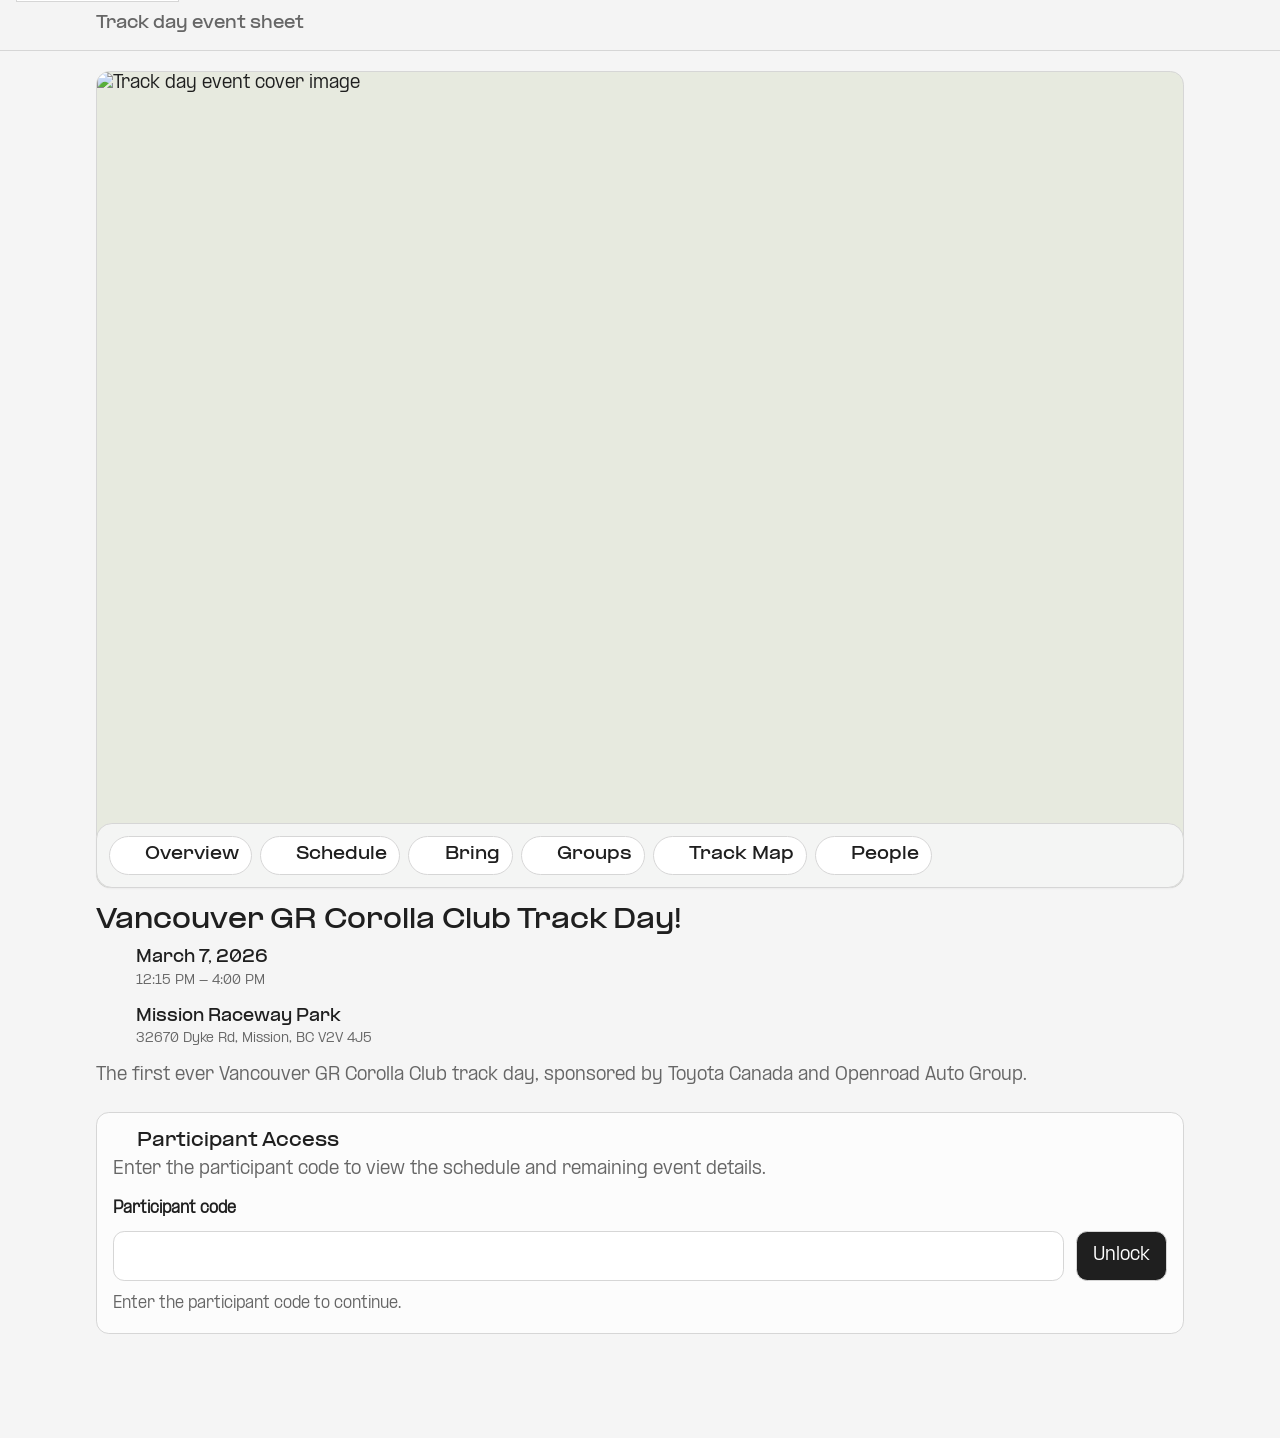
==== index.html @ b3ccba1a "password access" ====
<!DOCTYPE html>
<html lang="en">
<head>
  <meta charset="UTF-8">
  <meta name="viewport" content="width=device-width, initial-scale=1.0">
  <title>Track Day Event Info Draft</title>
  <link rel="stylesheet" href="styles.css">
</head>
<body>
  <a class="skip-link" href="#main-content">Skip to content</a>

  <header class="site-header">
    <div class="page-shell">
      <p class="draft-label">Track day event sheet</p>
      <nav class="section-nav" aria-label="Section navigation">
        <a href="#overview"><i data-lucide="flag" aria-hidden="true"></i><span>Overview</span></a>
        <a class="participant-nav-link" href="#schedule" hidden><i data-lucide="clock-3" aria-hidden="true"></i><span>Schedule</span></a>
        <a class="participant-nav-link" href="#bring" hidden><i data-lucide="backpack" aria-hidden="true"></i><span>Bring</span></a>
        <a class="participant-nav-link" href="#groups" hidden><i data-lucide="users" aria-hidden="true"></i><span>Groups</span></a>
        <a class="participant-nav-link" href="#map" hidden><i data-lucide="map" aria-hidden="true"></i><span>Track Map</span></a>
        <a class="participant-nav-link" href="#people" hidden><i data-lucide="badge-info" aria-hidden="true"></i><span>People</span></a>
      </nav>
    </div>
  </header>

  <main id="main-content" class="page-shell">
    <section id="overview" class="section section-intro">
      <div class="overview-media">
        <img id="overview-image" src="" alt="">
      </div>
      <h1 id="event-title">[Event title]</h1>
      <div class="overview-details">
        <div class="detail-row">
          <i data-lucide="calendar-days" aria-hidden="true"></i>
          <div class="detail-copy">
            <p id="event-date" class="detail-title">[Date]</p>
            <p id="event-time" class="detail-subtext">[Time]</p>
          </div>
        </div>
        <a id="event-location-link" class="detail-row detail-link" href="#" target="_blank" rel="noreferrer">
          <i data-lucide="map-pin" aria-hidden="true"></i>
          <div class="detail-copy">
            <p id="event-location-name" class="detail-title">[Location name]</p>
            <p id="event-location-address" class="detail-subtext">[Address]</p>
          </div>
        </a>
      </div>
      <p id="event-summary" class="summary-text">[Short summary]</p>

      <section class="participant-access" aria-labelledby="participant-access-title">
        <div class="section-heading participant-access-heading">
          <h2 id="participant-access-title"><i data-lucide="key-round" aria-hidden="true"></i><span>Participant Access</span></h2>
          <p>Enter the participant code to view the schedule and remaining event details.</p>
        </div>
        <form id="access-form" class="access-form">
          <label class="access-label" for="access-code">Participant code</label>
          <div class="access-controls">
            <input id="access-code" class="access-input" name="access-code" type="password" autocomplete="off" required>
            <button class="access-button" type="submit">Unlock</button>
          </div>
          <p id="access-message" class="access-message" aria-live="polite"></p>
        </form>
      </section>
    </section>

    <div id="participant-content" class="participant-content" hidden>
      <section id="schedule" class="section">
        <div class="section-heading">
          <h2><i data-lucide="clock-3" aria-hidden="true"></i><span>Schedule</span></h2>
          <p>Simple day-of timing.</p>
        </div>
        <div id="schedule-body" class="schedule-list"></div>
      </section>

      <section id="bring" class="section">
        <div class="section-heading">
          <h2><i data-lucide="backpack" aria-hidden="true"></i><span>What to Bring</span></h2>
          <p>Day-of checklist.</p>
        </div>
        <div class="two-column">
          <div class="list-card">
            <h3>Required</h3>
            <ul id="required-items" class="checklist"></ul>
          </div>
          <div class="list-card">
            <h3>Recommended</h3>
            <ul id="recommended-items" class="checklist"></ul>
          </div>
        </div>
      </section>

      <section id="map" class="section">
        <div class="section-heading">
          <h2><i data-lucide="map" aria-hidden="true"></i><span>Track Map</span></h2>
          <p>Layout and section reference.</p>
        </div>
        <div class="map-layout">
          <div class="map-placeholder" id="map-image-placeholder" aria-label="Track map placeholder">
            <p>[Track layout image placeholder]</p>
          </div>
          <div class="list-card">
            <h3>Track Sections</h3>
            <ul id="track-sections" class="plain-list"></ul>
          </div>
        </div>
      </section>

      <section id="groups" class="section">
        <div class="section-heading">
          <h2><i data-lucide="users" aria-hidden="true"></i><span>Driver Groups</span></h2>
          <p>Groups and who's in each one.</p>
        </div>
        <div id="group-list" class="group-grid"></div>
      </section>

      <section id="people" class="section">
        <div class="section-heading">
          <h2><i data-lucide="badge-info" aria-hidden="true"></i><span>Important People</span></h2>
          <p>Main contacts and support roles.</p>
        </div>
        <div id="people-list" class="people-grid"></div>
      </section>
    </div>
  </main>

  <script src="https://unpkg.com/lucide@latest"></script>
  <script src="script.js"></script>
</body>
</html>
---- styles.css ----
@font-face {
  font-family: "PP Formula";
  src: url("assets/fonts/PPFormula-Regular.woff2") format("woff2");
  font-weight: 400;
  font-style: normal;
}

@font-face {
  font-family: "PP Formula Extended";
  src: url("assets/fonts/PPFormula-ExtendedBold.woff2") format("woff2");
  font-weight: 700;
  font-style: normal;
}

:root {
  --bg: #f5f5f5;
  --surface: #ffffff;
  --border: #d6d6d6;
  --text: #1f1f1f;
  --muted: #666666;
  --accent: #ececec;
  --shadow: 0 1px 2px rgba(0, 0, 0, 0.04);
}

* {
  box-sizing: border-box;
}

html {
  scroll-behavior: smooth;
}

body {
  margin: 0;
  font-family: "PP Formula", -apple-system, BlinkMacSystemFont, "Segoe UI", sans-serif;
  color: var(--text);
  background: var(--bg);
  line-height: 1.5;
}

a {
  color: inherit;
}

.skip-link {
  position: absolute;
  left: 1rem;
  top: -3rem;
  padding: 0.75rem 1rem;
  background: var(--surface);
  border: 1px solid var(--border);
}

.skip-link:focus {
  top: 1rem;
}

.site-header {
  background: rgba(245, 245, 245, 0.95);
  border-bottom: 1px solid var(--border);
}

.page-shell {
  width: min(100% - 1.25rem, 68rem);
  margin: 0 auto;
}

main.page-shell {
  display: grid;
  gap: 3rem;
  padding-bottom: calc(6.5rem + env(safe-area-inset-bottom, 0rem));
}

.draft-label {
  margin: 0;
  padding: 0.9rem 0;
  font-size: 0.9rem;
  color: var(--muted);
}

.section-nav {
  display: flex;
  gap: 0.5rem;
  overflow-x: auto;
  position: fixed;
  left: 50%;
  bottom: calc(0.75rem + env(safe-area-inset-bottom, 0rem));
  z-index: 20;
  width: min(calc(100% - 1.25rem), 68rem);
  padding: 0.75rem;
  transform: translateX(-50%);
  background: rgba(245, 245, 245, 0.96);
  backdrop-filter: blur(10px);
  border: 1px solid var(--border);
  border-radius: 1rem;
  box-shadow: var(--shadow);
}

.section-nav a {
  display: inline-flex;
  align-items: center;
  gap: 0.45rem;
  white-space: nowrap;
  text-decoration: none;
  font-size: 0.95rem;
  padding: 0.45rem 0.75rem;
  background: var(--surface);
  border: 1px solid var(--border);
  border-radius: 999px;
}

.section {
  margin: 0;
  padding: 0;
}

.section-intro {
  margin-top: 1.25rem;
}

.overview-media {
  margin-bottom: 1.25rem;
  border: 1px solid var(--border);
  border-radius: 0.85rem;
  overflow: hidden;
  background: #e7eadf;
}

.overview-media img {
  display: block;
  width: 100%;
  aspect-ratio: 4 / 3;
  object-fit: cover;
}

.section-heading p,
.summary-text,
.detail-subtext {
  color: var(--muted);
}

h1,
h2,
h3,
p {
  margin-top: 0;
}

h1,
h2,
h3,
.draft-label,
.section-nav a,
.schedule-time,
.schedule-marker-label,
.detail-title {
  font-family: "PP Formula Extended", "PP Formula", -apple-system, BlinkMacSystemFont, "Segoe UI", sans-serif;
}

h1 {
  margin-bottom: 0.75rem;
  font-size: 1.5rem;
  line-height: 1.15;
}

h2 {
  margin-bottom: 0.35rem;
  display: inline-flex;
  align-items: center;
  gap: 0.5rem;
  font-size: 1rem;
}

h3 {
  margin-bottom: 0.75rem;
  font-size: 1rem;
}

.overview-details {
  display: grid;
  gap: 1rem;
  margin-bottom: 1rem;
}

.detail-row {
  display: flex;
  align-items: flex-start;
  gap: 1rem;
  text-decoration: none;
}

.detail-row [data-lucide] {
  width: 1.5rem;
  height: 1.5rem;
  margin-top: 0.1rem;
}

.detail-copy {
  min-width: 0;
}

.detail-title,
.detail-subtext {
  margin: 0;
}

.detail-title {
  font-weight: 700;
  color: var(--text);
  font-size: 0.875rem;
}

.detail-subtext {
  margin-top: 0.2rem;
  font-size: 0.75rem;
}

.detail-link:hover .detail-title,
.detail-link:focus-visible .detail-title {
  text-decoration: underline;
}

.detail-link:focus-visible {
  outline: 2px solid var(--text);
  outline-offset: 0.25rem;
  border-radius: 0.4rem;
}

.section-heading {
  margin-bottom: 1rem;
}

.participant-access {
  margin-top: 1.5rem;
  padding: 1rem;
  border: 1px solid var(--border);
  border-radius: 0.8rem;
  background: #fcfcfc;
}

.participant-access-heading {
  margin-bottom: 0.75rem;
}

.access-form {
  display: grid;
  gap: 0.75rem;
}

.access-label {
  font-size: 0.875rem;
  font-weight: 700;
}

.access-controls {
  display: flex;
  gap: 0.75rem;
  flex-wrap: wrap;
}

.access-input,
.access-button {
  min-height: 2.75rem;
  border: 1px solid var(--border);
  border-radius: 0.7rem;
  font: inherit;
}

.access-input {
  flex: 1 1 14rem;
  padding: 0.75rem 0.9rem;
  background: var(--surface);
  color: var(--text);
}

.access-button {
  padding: 0.75rem 1rem;
  background: var(--text);
  color: var(--surface);
  cursor: pointer;
}

.access-message {
  min-height: 1.5rem;
  margin: 0;
  color: var(--muted);
  font-size: 0.875rem;
}

.access-message.is-error {
  color: #9a2f2f;
}

.access-message.is-success {
  color: #245c35;
}

.participant-content[hidden] {
  display: none;
}

.group-grid,
.people-grid,
.two-column {
  display: grid;
  gap: 0.75rem;
}

.group-card,
.note-card,
.list-card {
  padding: 0.9rem;
  border: 1px solid var(--border);
  border-radius: 0.7rem;
  background: #fcfcfc;
}

.schedule-list {
  display: grid;
  gap: 0.85rem;
}

.schedule-item {
  display: grid;
  grid-template-columns: 5rem minmax(0, 1fr);
  gap: 1rem;
  align-items: start;
}

.schedule-time {
  margin: 0;
  white-space: nowrap;
  font-weight: 700;
  letter-spacing: 0.02em;
  padding-top: 1rem;
  font-family: "PP Formula Extended", "PP Formula", ui-monospace, "SFMono-Regular", monospace;
  font-variant-numeric: tabular-nums;
  font-feature-settings: "tnum" 1;
  font-size: 0.75rem;
}

.schedule-card,
.schedule-marker {
  border: 1px solid var(--border);
  border-radius: 0.8rem;
  background: #fcfcfc;
}

.schedule-card {
  padding: 1rem 1.1rem;
}

.schedule-title,
.schedule-description,
.schedule-marker-label,
.schedule-marker-title {
  margin: 0;
}

.schedule-title,
.schedule-marker-title {
  font-size: 1rem;
  line-height: 1.2;
}

.schedule-description {
  margin-top: 0.4rem;
  color: var(--muted);
  font-size: 0.75rem;
}

.schedule-marker {
  display: flex;
  align-items: center;
  justify-content: center;
  gap: 0.85rem;
  padding: 1rem 1.1rem;
  text-align: center;
}

.schedule-marker-label {
  font-weight: 700;
  letter-spacing: 0.02em;
  font-family: "PP Formula Extended", "PP Formula", ui-monospace, "SFMono-Regular", monospace;
  font-variant-numeric: tabular-nums;
  font-feature-settings: "tnum" 1;
}

.checklist,
.plain-list {
  margin: 0;
  padding: 0;
  list-style-type: none;
}

.checklist li,
.plain-list li {
  margin-bottom: 0.45rem;
}

.checklist {
  padding-left: 0;
  list-style: none;
}

.checklist-item {
  margin-bottom: 0.55rem;
}

.checklist-label {
  display: flex;
  align-items: flex-start;
  gap: 0.65rem;
  cursor: pointer;
}

.checklist-checkbox {
  margin: 0.15rem 0 0;
  inline-size: 1rem;
  block-size: 1rem;
  accent-color: var(--text);
}

.checklist-checkbox:checked+span {
  color: var(--muted);
  text-decoration: line-through;
}

.map-layout {
  display: grid;
  gap: 0.9rem;
}

.map-placeholder {
  min-height: 14rem;
  display: grid;
  place-items: center;
  text-align: center;
  padding: 1rem;
  border: 2px dashed var(--border);
  border-radius: 0.8rem;
  background: #fafafa;
  color: var(--muted);
}

.group-card h3,
.note-card h3 {
  margin-bottom: 0.45rem;
}

.group-card h3 {
  margin-bottom: 0;
}

.group-summary {
  display: flex;
  align-items: center;
  justify-content: space-between;
  gap: 1rem;
  cursor: pointer;
  list-style: none;
}

.group-summary::-webkit-details-marker {
  display: none;
}

.group-toggle {
  width: 0.7rem;
  height: 0.7rem;
  border-right: 2px solid var(--text);
  border-bottom: 2px solid var(--text);
  transform: rotate(45deg);
  transition: transform 0.18s ease;
  flex: 0 0 auto;
}

.group-card[open] .group-toggle {
  transform: rotate(225deg);
}

.group-card .plain-list {
  margin-top: 0.85rem;
}

.group-card p,
.note-card p,
.list-card p {
  margin-bottom: 0;
  color: var(--muted);
}

[data-lucide] {
  width: 1rem;
  height: 1rem;
  stroke-width: 1.9;
  flex: 0 0 auto;
}

@media (max-width: 39rem) {
  .access-controls {
    flex-direction: column;
  }

  .access-button {
    width: 100%;
  }
}

@media (min-width: 700px) {

  .group-grid,
  .people-grid,
  .two-column {
    grid-template-columns: repeat(2, minmax(0, 1fr));
  }

  .map-layout {
    grid-template-columns: 1.4fr 1fr;
    align-items: start;
  }
}
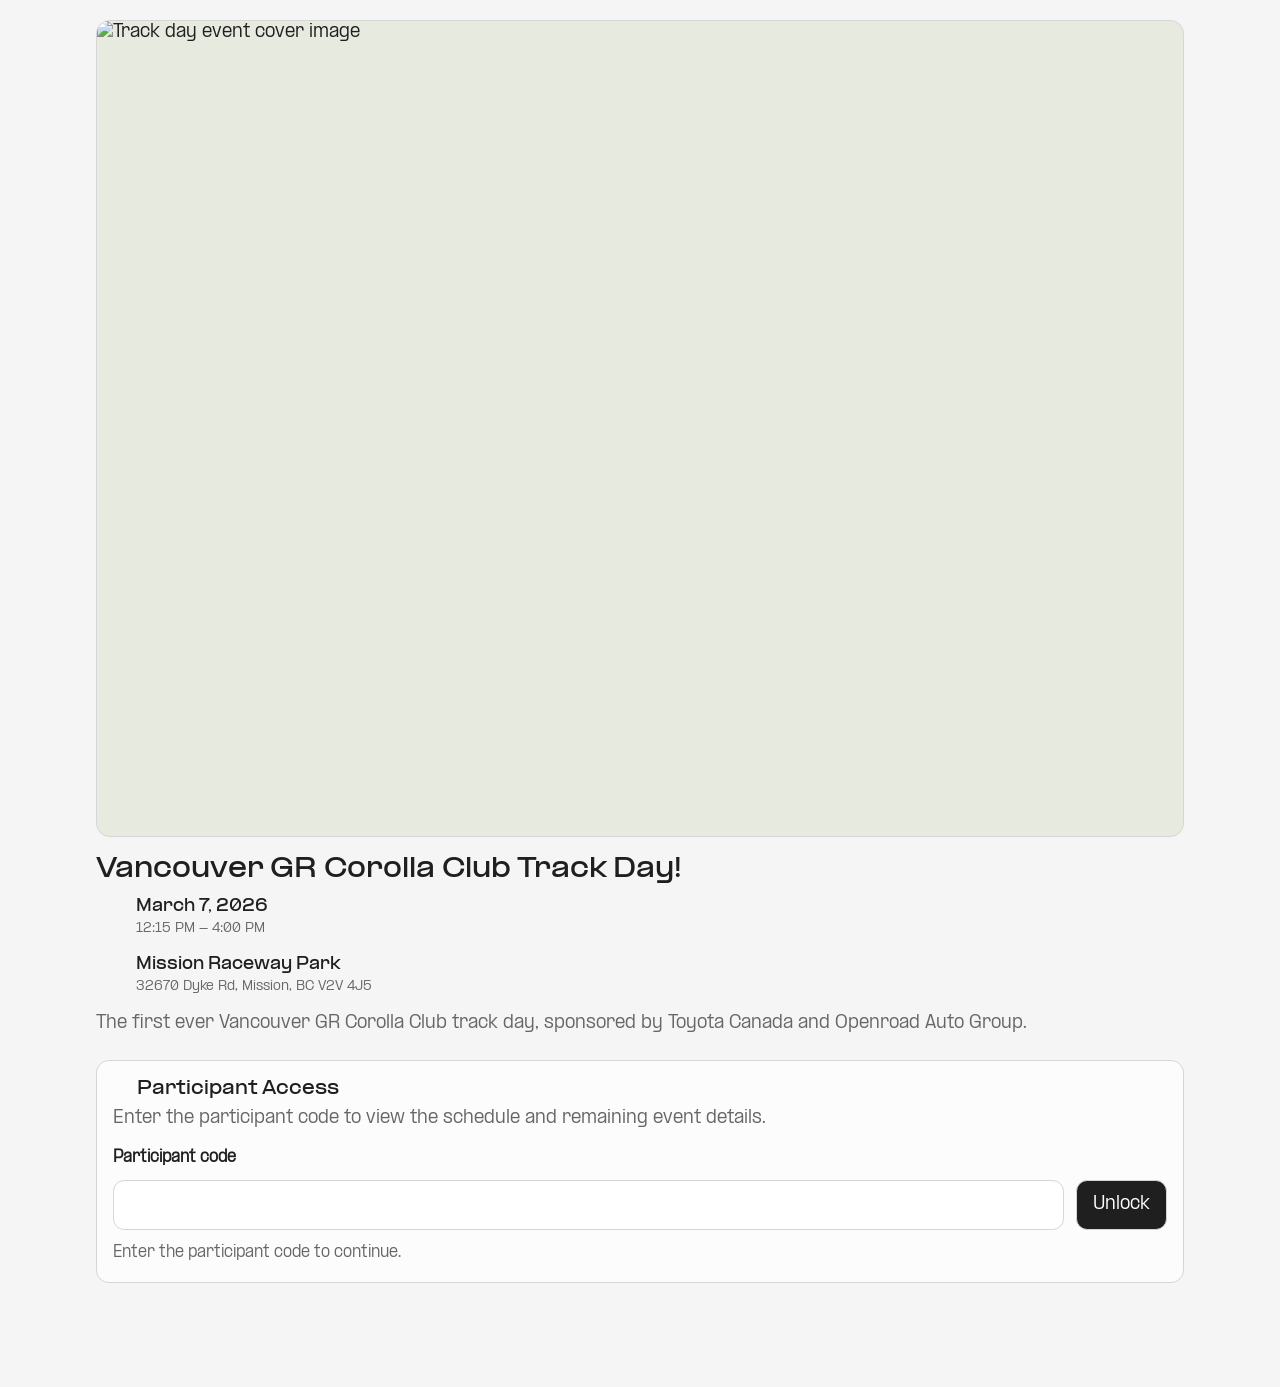
==== commit 44dce968: "good enough for MVP" ====
--- a/index.html
+++ b/index.html
@@ -1,129 +1,201 @@
-<!DOCTYPE html>
+<!doctype html>
 <html lang="en">
-<head>
-  <meta charset="UTF-8">
-  <meta name="viewport" content="width=device-width, initial-scale=1.0">
-  <title>Track Day Event Info Draft</title>
-  <link rel="stylesheet" href="styles.css">
-</head>
-<body>
-  <a class="skip-link" href="#main-content">Skip to content</a>
-
-  <header class="site-header">
-    <div class="page-shell">
-      <p class="draft-label">Track day event sheet</p>
-      <nav class="section-nav" aria-label="Section navigation">
-        <a href="#overview"><i data-lucide="flag" aria-hidden="true"></i><span>Overview</span></a>
-        <a class="participant-nav-link" href="#schedule" hidden><i data-lucide="clock-3" aria-hidden="true"></i><span>Schedule</span></a>
-        <a class="participant-nav-link" href="#bring" hidden><i data-lucide="backpack" aria-hidden="true"></i><span>Bring</span></a>
-        <a class="participant-nav-link" href="#groups" hidden><i data-lucide="users" aria-hidden="true"></i><span>Groups</span></a>
-        <a class="participant-nav-link" href="#map" hidden><i data-lucide="map" aria-hidden="true"></i><span>Track Map</span></a>
-        <a class="participant-nav-link" href="#people" hidden><i data-lucide="badge-info" aria-hidden="true"></i><span>People</span></a>
-      </nav>
-    </div>
-  </header>
-
-  <main id="main-content" class="page-shell">
-    <section id="overview" class="section section-intro">
-      <div class="overview-media">
-        <img id="overview-image" src="" alt="">
-      </div>
-      <h1 id="event-title">[Event title]</h1>
-      <div class="overview-details">
-        <div class="detail-row">
-          <i data-lucide="calendar-days" aria-hidden="true"></i>
-          <div class="detail-copy">
-            <p id="event-date" class="detail-title">[Date]</p>
-            <p id="event-time" class="detail-subtext">[Time]</p>
-          </div>
-        </div>
-        <a id="event-location-link" class="detail-row detail-link" href="#" target="_blank" rel="noreferrer">
-          <i data-lucide="map-pin" aria-hidden="true"></i>
-          <div class="detail-copy">
-            <p id="event-location-name" class="detail-title">[Location name]</p>
-            <p id="event-location-address" class="detail-subtext">[Address]</p>
-          </div>
-        </a>
-      </div>
-      <p id="event-summary" class="summary-text">[Short summary]</p>
-
-      <section class="participant-access" aria-labelledby="participant-access-title">
-        <div class="section-heading participant-access-heading">
-          <h2 id="participant-access-title"><i data-lucide="key-round" aria-hidden="true"></i><span>Participant Access</span></h2>
-          <p>Enter the participant code to view the schedule and remaining event details.</p>
-        </div>
-        <form id="access-form" class="access-form">
-          <label class="access-label" for="access-code">Participant code</label>
-          <div class="access-controls">
-            <input id="access-code" class="access-input" name="access-code" type="password" autocomplete="off" required>
-            <button class="access-button" type="submit">Unlock</button>
-          </div>
-          <p id="access-message" class="access-message" aria-live="polite"></p>
-        </form>
-      </section>
-    </section>
-
-    <div id="participant-content" class="participant-content" hidden>
-      <section id="schedule" class="section">
-        <div class="section-heading">
-          <h2><i data-lucide="clock-3" aria-hidden="true"></i><span>Schedule</span></h2>
-          <p>Simple day-of timing.</p>
-        </div>
-        <div id="schedule-body" class="schedule-list"></div>
-      </section>
-
-      <section id="bring" class="section">
-        <div class="section-heading">
-          <h2><i data-lucide="backpack" aria-hidden="true"></i><span>What to Bring</span></h2>
-          <p>Day-of checklist.</p>
-        </div>
-        <div class="two-column">
-          <div class="list-card">
-            <h3>Required</h3>
-            <ul id="required-items" class="checklist"></ul>
-          </div>
-          <div class="list-card">
-            <h3>Recommended</h3>
-            <ul id="recommended-items" class="checklist"></ul>
-          </div>
-        </div>
-      </section>
-
-      <section id="map" class="section">
-        <div class="section-heading">
-          <h2><i data-lucide="map" aria-hidden="true"></i><span>Track Map</span></h2>
-          <p>Layout and section reference.</p>
-        </div>
-        <div class="map-layout">
-          <div class="map-placeholder" id="map-image-placeholder" aria-label="Track map placeholder">
-            <p>[Track layout image placeholder]</p>
-          </div>
-          <div class="list-card">
-            <h3>Track Sections</h3>
-            <ul id="track-sections" class="plain-list"></ul>
-          </div>
-        </div>
-      </section>
-
-      <section id="groups" class="section">
-        <div class="section-heading">
-          <h2><i data-lucide="users" aria-hidden="true"></i><span>Driver Groups</span></h2>
-          <p>Groups and who's in each one.</p>
-        </div>
-        <div id="group-list" class="group-grid"></div>
-      </section>
-
-      <section id="people" class="section">
-        <div class="section-heading">
-          <h2><i data-lucide="badge-info" aria-hidden="true"></i><span>Important People</span></h2>
-          <p>Main contacts and support roles.</p>
-        </div>
-        <div id="people-list" class="people-grid"></div>
-      </section>
-    </div>
-  </main>
-
-  <script src="https://unpkg.com/lucide@latest"></script>
-  <script src="script.js"></script>
-</body>
+    <head>
+        <meta charset="UTF-8" />
+        <meta name="viewport" content="width=device-width, initial-scale=1.0" />
+        <title>Track Day Event Info Draft</title>
+        <link rel="stylesheet" href="styles.css" />
+    </head>
+    <body>
+        <a class="skip-link" href="#main-content">Skip to content</a>
+
+        <header class="site-header">
+            <div class="page-shell">
+                <nav class="section-nav" aria-label="Section navigation" hidden>
+                    <a href="#overview"
+                        ><i data-lucide="flag" aria-hidden="true"></i
+                        ><span>Overview</span></a
+                    >
+                    <a href="#schedule"
+                        ><i data-lucide="clock-3" aria-hidden="true"></i
+                        ><span>Schedule</span></a
+                    >
+                    <a href="#bring"
+                        ><i data-lucide="backpack" aria-hidden="true"></i
+                        ><span>Bring</span></a
+                    >
+                    <a href="#groups"
+                        ><i data-lucide="users" aria-hidden="true"></i
+                        ><span>Groups</span></a
+                    >
+                    <a href="#map"
+                        ><i data-lucide="map" aria-hidden="true"></i
+                        ><span>Track Map</span></a
+                    >
+                    <a href="#people"
+                        ><i data-lucide="badge-info" aria-hidden="true"></i
+                        ><span>People</span></a
+                    >
+                </nav>
+            </div>
+        </header>
+
+        <main id="main-content" class="page-shell">
+            <section id="overview" class="section section-intro">
+                <div class="overview-media">
+                    <img id="overview-image" src="" alt="" />
+                </div>
+                <h1 id="event-title">[Event title]</h1>
+                <div class="overview-details">
+                    <div class="detail-row">
+                        <i data-lucide="calendar-days" aria-hidden="true"></i>
+                        <div class="detail-copy">
+                            <p id="event-date" class="detail-title">[Date]</p>
+                            <p id="event-time" class="detail-subtext">[Time]</p>
+                        </div>
+                    </div>
+                    <a
+                        id="event-location-link"
+                        class="detail-row detail-link"
+                        href="#"
+                        target="_blank"
+                        rel="noreferrer"
+                    >
+                        <i data-lucide="map-pin" aria-hidden="true"></i>
+                        <div class="detail-copy">
+                            <p id="event-location-name" class="detail-title">
+                                [Location name]
+                            </p>
+                            <p
+                                id="event-location-address"
+                                class="detail-subtext"
+                            >
+                                [Address]
+                            </p>
+                        </div>
+                    </a>
+                </div>
+                <p id="event-summary" class="summary-text">[Short summary]</p>
+
+                <section
+                    class="participant-access"
+                    aria-labelledby="participant-access-title"
+                >
+                    <div class="section-heading participant-access-heading">
+                        <h2 id="participant-access-title">
+                            <i data-lucide="key-round" aria-hidden="true"></i
+                            ><span>Participant Access</span>
+                        </h2>
+                        <p>
+                            Enter the participant code to view the schedule and
+                            remaining event details.
+                        </p>
+                    </div>
+                    <form id="access-form" class="access-form">
+                        <label class="access-label" for="access-code"
+                            >Participant code</label
+                        >
+                        <div class="access-controls">
+                            <input
+                                id="access-code"
+                                class="access-input"
+                                name="access-code"
+                                type="password"
+                                autocomplete="off"
+                                required
+                            />
+                            <button class="access-button" type="submit">
+                                Unlock
+                            </button>
+                        </div>
+                        <p
+                            id="access-message"
+                            class="access-message"
+                            aria-live="polite"
+                        ></p>
+                    </form>
+                </section>
+            </section>
+
+            <div id="participant-content" class="participant-content" hidden>
+                <section id="schedule" class="section">
+                    <div class="section-heading">
+                        <h2>
+                            <i data-lucide="clock-3" aria-hidden="true"></i
+                            ><span>Schedule</span>
+                        </h2>
+                    </div>
+                    <div id="schedule-body" class="schedule-list"></div>
+                </section>
+
+                <section id="bring" class="section">
+                    <div class="section-heading">
+                        <h2>
+                            <i data-lucide="backpack" aria-hidden="true"></i
+                            ><span>What to Bring</span>
+                        </h2>
+                        <p>Day-of checklist.</p>
+                    </div>
+                    <div class="two-column">
+                        <div class="list-card">
+                            <h3>Required</h3>
+                            <ul id="required-items" class="checklist"></ul>
+                        </div>
+                        <div class="list-card">
+                            <h3>Recommended</h3>
+                            <ul id="recommended-items" class="checklist"></ul>
+                        </div>
+                    </div>
+                </section>
+
+                <section id="map" class="section">
+                    <div class="section-heading">
+                        <h2>
+                            <i data-lucide="map" aria-hidden="true"></i
+                            ><span>Track Map</span>
+                        </h2>
+                        <p>Layout and section reference.</p>
+                    </div>
+                    <div class="map-layout">
+                        <div
+                            class="map-placeholder"
+                            id="map-image-placeholder"
+                            aria-label="Track map placeholder"
+                        >
+                            <p>[Track layout image placeholder]</p>
+                        </div>
+                        <div class="list-card">
+                            <h3>Track Sections</h3>
+                            <ul id="track-sections" class="plain-list"></ul>
+                        </div>
+                    </div>
+                </section>
+
+                <section id="groups" class="section">
+                    <div class="section-heading">
+                        <h2>
+                            <i data-lucide="users" aria-hidden="true"></i
+                            ><span>Driver Groups</span>
+                        </h2>
+                        <p>Groups and who's in each one.</p>
+                    </div>
+                    <div id="group-list" class="group-grid"></div>
+                </section>
+
+                <section id="people" class="section">
+                    <div class="section-heading">
+                        <h2>
+                            <i data-lucide="badge-info" aria-hidden="true"></i
+                            ><span>Important People</span>
+                        </h2>
+                        <p>Main contacts and support roles.</p>
+                    </div>
+                    <div id="people-list" class="people-grid"></div>
+                </section>
+            </div>
+        </main>
+
+        <script src="https://unpkg.com/lucide@latest"></script>
+        <script src="script.js"></script>
+    </body>
 </html>
--- a/styles.css
+++ b/styles.css
@@ -45,7 +45,7 @@
 .skip-link {
   position: absolute;
   left: 1rem;
-  top: -3rem;
+  top: -6rem;
   padding: 0.75rem 1rem;
   background: var(--surface);
   border: 1px solid var(--border);
@@ -53,11 +53,6 @@
 
 .skip-link:focus {
   top: 1rem;
-}
-
-.site-header {
-  background: rgba(245, 245, 245, 0.95);
-  border-bottom: 1px solid var(--border);
 }
 
 .page-shell {
@@ -96,6 +91,10 @@
   box-shadow: var(--shadow);
 }
 
+.section-nav[hidden] {
+  display: none;
+}
+
 .section-nav a {
   display: inline-flex;
   align-items: center;
@@ -109,6 +108,10 @@
   border-radius: 999px;
 }
 
+.section-nav a[hidden] {
+  display: none;
+}
+
 .section {
   margin: 0;
   padding: 0;
@@ -242,6 +245,12 @@
   margin-bottom: 0.75rem;
 }
 
+.participant-content {
+  display: flex;
+  flex-direction: column;
+  gap: 2rem;
+}
+
 .access-form {
   display: grid;
   gap: 0.75rem;
@@ -498,10 +507,6 @@
 }
 
 @media (max-width: 39rem) {
-  .access-controls {
-    flex-direction: column;
-  }
-
   .access-button {
     width: 100%;
   }
@@ -519,4 +524,4 @@
     grid-template-columns: 1.4fr 1fr;
     align-items: start;
   }
-}
+}
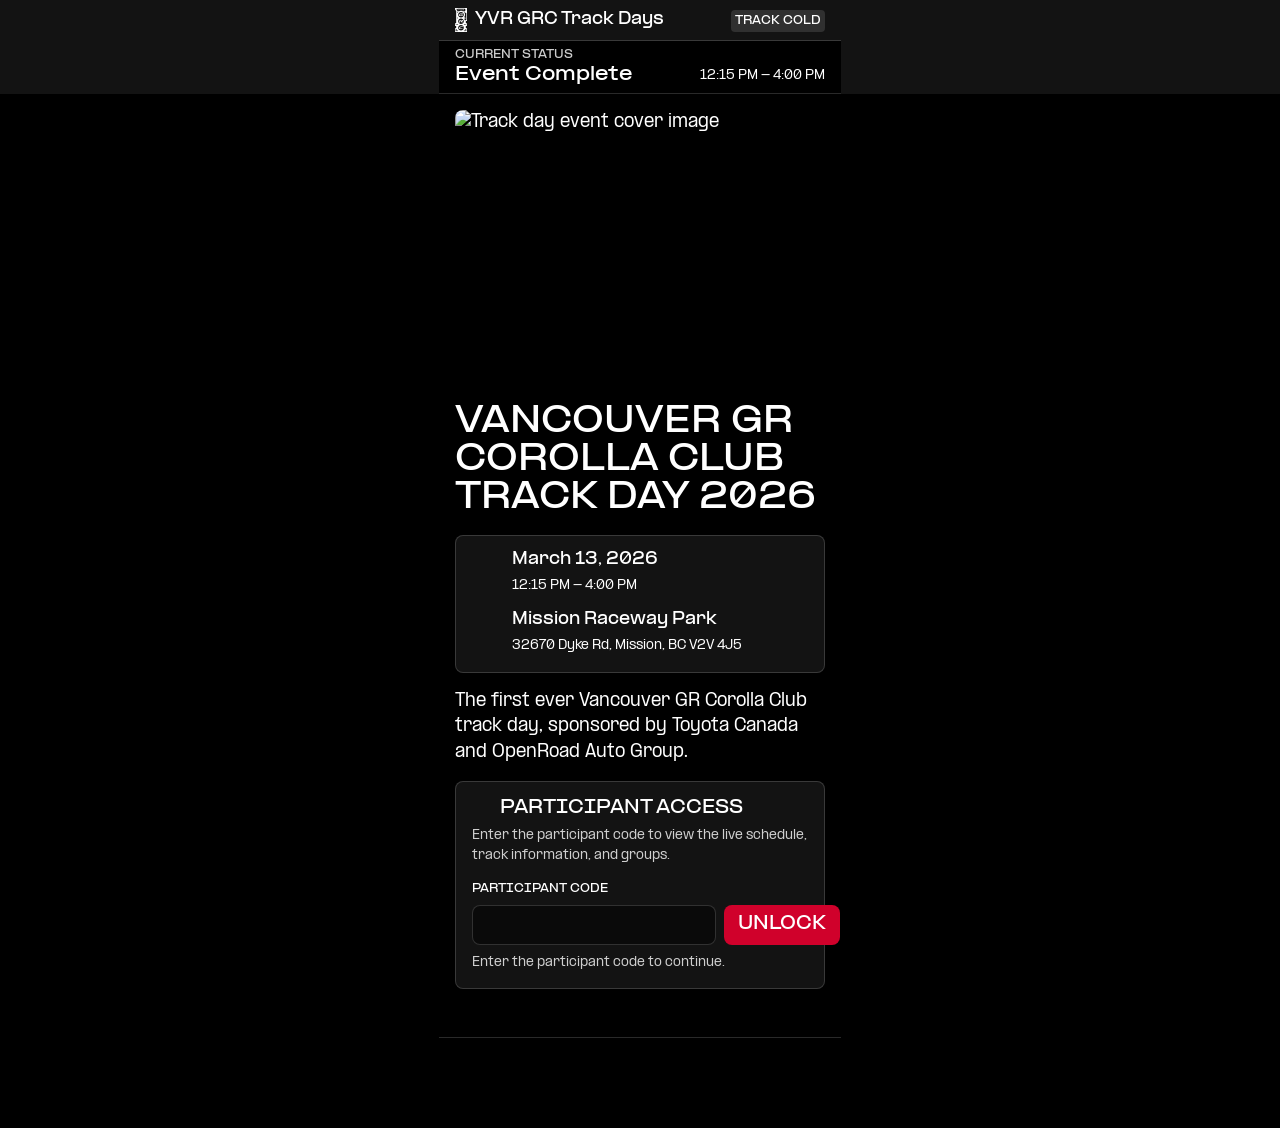
==== commit 8ceeca72: "figma parity work" ====
--- a/index.html
+++ b/index.html
@@ -10,72 +10,120 @@
         <a class="skip-link" href="#main-content">Skip to content</a>
 
         <header class="site-header">
-            <div class="page-shell">
+            <div class="page-shell app-shell">
+                <div class="app-bar">
+                    <div class="brand-mark">
+                        <img
+                            class="brand-logo"
+                            src="assets/branding/yvrgrc.svg"
+                            alt=""
+                            aria-hidden="true"
+                        />
+                        <span id="brand-title">[Brand]</span>
+                    </div>
+                    <p id="status-pill" class="status-pill">[Status]</p>
+                </div>
+                <div class="status-strip" aria-live="polite">
+                    <p class="status-kicker">Current Status</p>
+                    <div class="status-copy">
+                        <p id="status-primary" class="status-primary">
+                            [Status]
+                        </p>
+                        <p id="status-secondary" class="status-secondary">
+                            [Status detail]
+                        </p>
+                    </div>
+                </div>
                 <nav class="section-nav" aria-label="Section navigation" hidden>
                     <a href="#overview"
                         ><i data-lucide="flag" aria-hidden="true"></i
                         ><span>Overview</span></a
                     >
+                    <a href="#track-info"
+                        ><i data-lucide="map" aria-hidden="true"></i
+                        ><span>Track Info</span></a
+                    >
                     <a href="#schedule"
                         ><i data-lucide="clock-3" aria-hidden="true"></i
                         ><span>Schedule</span></a
                     >
+                    <a href="#groups"
+                        ><i data-lucide="users" aria-hidden="true"></i
+                        ><span>Groups</span></a
+                    >
                     <a href="#bring"
                         ><i data-lucide="backpack" aria-hidden="true"></i
                         ><span>Bring</span></a
                     >
-                    <a href="#groups"
-                        ><i data-lucide="users" aria-hidden="true"></i
-                        ><span>Groups</span></a
-                    >
-                    <a href="#map"
-                        ><i data-lucide="map" aria-hidden="true"></i
-                        ><span>Track Map</span></a
-                    >
                     <a href="#people"
                         ><i data-lucide="badge-info" aria-hidden="true"></i
-                        ><span>People</span></a
+                        ><span>Volunteers</span></a
                     >
                 </nav>
             </div>
         </header>
 
         <main id="main-content" class="page-shell">
-            <section id="overview" class="section section-intro">
-                <div class="overview-media">
-                    <img id="overview-image" src="" alt="" />
+            <section id="overview" class="section hero-section">
+                <div class="hero-card">
+                    <div class="overview-media">
+                        <img id="overview-image" src="" alt="" />
+                    </div>
+                    <div class="hero-copy">
+                        <h1 id="event-title">[Event title]</h1>
+                        <div class="overview-details">
+                            <div class="detail-row">
+                                <i
+                                    data-lucide="calendar-days"
+                                    aria-hidden="true"
+                                ></i>
+                                <div class="detail-copy">
+                                    <p id="event-date" class="detail-title">
+                                        [Date]
+                                    </p>
+                                    <p id="event-time" class="detail-subtext">
+                                        [Time]
+                                    </p>
+                                </div>
+                            </div>
+                            <a
+                                id="event-location-link"
+                                class="detail-row detail-link"
+                                href="#"
+                                target="_blank"
+                                rel="noreferrer"
+                            >
+                                <i
+                                    data-lucide="map-pin"
+                                    aria-hidden="true"
+                                ></i>
+                                <div class="detail-copy">
+                                    <div class="detail-title-row">
+                                        <p
+                                            id="event-location-name"
+                                            class="detail-title"
+                                        >
+                                            [Location name]
+                                        </p>
+                                        <i
+                                            data-lucide="arrow-up-right"
+                                            aria-hidden="true"
+                                        ></i>
+                                    </div>
+                                    <p
+                                        id="event-location-address"
+                                        class="detail-subtext"
+                                    >
+                                        [Address]
+                                    </p>
+                                </div>
+                            </a>
+                        </div>
+                        <p id="event-summary" class="summary-text">
+                            [Short summary]
+                        </p>
+                    </div>
                 </div>
-                <h1 id="event-title">[Event title]</h1>
-                <div class="overview-details">
-                    <div class="detail-row">
-                        <i data-lucide="calendar-days" aria-hidden="true"></i>
-                        <div class="detail-copy">
-                            <p id="event-date" class="detail-title">[Date]</p>
-                            <p id="event-time" class="detail-subtext">[Time]</p>
-                        </div>
-                    </div>
-                    <a
-                        id="event-location-link"
-                        class="detail-row detail-link"
-                        href="#"
-                        target="_blank"
-                        rel="noreferrer"
-                    >
-                        <i data-lucide="map-pin" aria-hidden="true"></i>
-                        <div class="detail-copy">
-                            <p id="event-location-name" class="detail-title">
-                                [Location name]
-                            </p>
-                            <p
-                                id="event-location-address"
-                                class="detail-subtext"
-                            >
-                                [Address]
-                            </p>
-                        </div>
-                    </a>
-                </div>
-                <p id="event-summary" class="summary-text">[Short summary]</p>
 
                 <section
                     class="participant-access"
@@ -83,18 +131,18 @@
                 >
                     <div class="section-heading participant-access-heading">
                         <h2 id="participant-access-title">
-                            <i data-lucide="key-round" aria-hidden="true"></i
-                            ><span>Participant Access</span>
+                            <i data-lucide="key-round" aria-hidden="true"></i>
+                            <span>Participant Access</span>
                         </h2>
                         <p>
-                            Enter the participant code to view the schedule and
-                            remaining event details.
+                            Enter the participant code to view the live
+                            schedule, track information, and groups.
                         </p>
                     </div>
                     <form id="access-form" class="access-form">
-                        <label class="access-label" for="access-code"
-                            >Participant code</label
-                        >
+                        <label class="access-label" for="access-code">
+                            Participant code
+                        </label>
                         <div class="access-controls">
                             <input
                                 id="access-code"
@@ -118,79 +166,62 @@
             </section>
 
             <div id="participant-content" class="participant-content" hidden>
-                <section id="schedule" class="section">
-                    <div class="section-heading">
-                        <h2>
-                            <i data-lucide="clock-3" aria-hidden="true"></i
-                            ><span>Schedule</span>
-                        </h2>
-                    </div>
-                    <div id="schedule-body" class="schedule-list"></div>
-                </section>
-
-                <section id="bring" class="section">
-                    <div class="section-heading">
-                        <h2>
-                            <i data-lucide="backpack" aria-hidden="true"></i
-                            ><span>What to Bring</span>
-                        </h2>
-                        <p>Day-of checklist.</p>
-                    </div>
-                    <div class="two-column">
-                        <div class="list-card">
-                            <h3>Required</h3>
-                            <ul id="required-items" class="checklist"></ul>
-                        </div>
-                        <div class="list-card">
-                            <h3>Recommended</h3>
-                            <ul id="recommended-items" class="checklist"></ul>
-                        </div>
-                    </div>
-                </section>
-
-                <section id="map" class="section">
-                    <div class="section-heading">
-                        <h2>
-                            <i data-lucide="map" aria-hidden="true"></i
-                            ><span>Track Map</span>
-                        </h2>
-                        <p>Layout and section reference.</p>
-                    </div>
-                    <div class="map-layout">
+                <section id="track-info" class="section">
+                    <div class="section-heading">
+                        <h2>Track Info</h2>
+                    </div>
+                    <div class="track-info-card">
                         <div
-                            class="map-placeholder"
+                            class="map-panel"
                             id="map-image-placeholder"
                             aria-label="Track map placeholder"
                         >
                             <p>[Track layout image placeholder]</p>
                         </div>
-                        <div class="list-card">
-                            <h3>Track Sections</h3>
-                            <ul id="track-sections" class="plain-list"></ul>
-                        </div>
-                    </div>
+                        <div class="arrival-panel">
+                            <h3>Arrival Instructions</h3>
+                            <p id="arrival-instructions">
+                                [Arrival instructions]
+                            </p>
+                        </div>
+                    </div>
+                </section>
+
+                <section id="schedule" class="section">
+                    <div class="section-heading">
+                        <h2>Schedule</h2>
+                    </div>
+                    <div id="schedule-body" class="schedule-list"></div>
                 </section>
 
                 <section id="groups" class="section">
                     <div class="section-heading">
-                        <h2>
-                            <i data-lucide="users" aria-hidden="true"></i
-                            ><span>Driver Groups</span>
-                        </h2>
-                        <p>Groups and who's in each one.</p>
+                        <h2>Driver Groups</h2>
                     </div>
                     <div id="group-list" class="group-grid"></div>
                 </section>
 
+                <section id="bring" class="section">
+                    <div class="section-heading">
+                        <h2>What to Bring</h2>
+                    </div>
+                    <div class="bring-grid">
+                        <article class="list-card">
+                            <p class="list-kicker">Required</p>
+                            <ul id="required-items" class="checklist"></ul>
+                        </article>
+                        <article class="list-card">
+                            <p class="list-kicker">Recommended</p>
+                            <ul id="recommended-items" class="checklist"></ul>
+                        </article>
+                    </div>
+                </section>
+
                 <section id="people" class="section">
                     <div class="section-heading">
-                        <h2>
-                            <i data-lucide="badge-info" aria-hidden="true"></i
-                            ><span>Important People</span>
-                        </h2>
-                        <p>Main contacts and support roles.</p>
-                    </div>
-                    <div id="people-list" class="people-grid"></div>
+                        <h2>Volunteers</h2>
+                    </div>
+                    <div id="people-list" class="volunteer-list"></div>
                 </section>
             </div>
         </main>
--- a/styles.css
+++ b/styles.css
@@ -1,10 +1,3 @@
-@font-face {
-  font-family: "PP Formula";
-  src: url("assets/fonts/PPFormula-Regular.woff2") format("woff2");
-  font-weight: 400;
-  font-style: normal;
-}
-
 @font-face {
   font-family: "PP Formula Extended";
   src: url("assets/fonts/PPFormula-ExtendedBold.woff2") format("woff2");
@@ -12,14 +5,35 @@
   font-style: normal;
 }
 
+@font-face {
+  font-family: "PP Formula Medium";
+  src: url("assets/fonts/PPFormula-Medium.woff2") format("woff2");
+  font-weight: 500;
+  font-style: normal;
+}
+
+@font-face {
+  font-family: "PP Formula Extra";
+  src: url("assets/fonts/PPFormula-Extrabold.woff2") format("woff2");
+  font-weight: 800;
+  font-style: normal;
+}
+
 :root {
-  --bg: #f5f5f5;
-  --surface: #ffffff;
-  --border: #d6d6d6;
-  --text: #1f1f1f;
-  --muted: #666666;
-  --accent: #ececec;
-  --shadow: 0 1px 2px rgba(0, 0, 0, 0.04);
+  --bg: #131313;
+  --panel: #131313;
+  --panel-black: #000000;
+  --text: #ffffff;
+  --muted: rgba(255, 255, 255, 0.8);
+  --line: rgba(255, 255, 255, 0.16);
+  --accent: #d0012b;
+  --group-a: #a4cd2f;
+  --group-b: #00abf0;
+  --group-c: #f57f04;
+  --top-chrome-height: 116px;
+  --section-nav-offset: 0px;
+  --bottom-nav-height: 58px;
+  --schedule-time-width: 72px;
 }
 
 * {
@@ -28,14 +42,17 @@
 
 html {
   scroll-behavior: smooth;
+  scroll-padding-top: calc(var(--top-chrome-height) + 12px);
 }
 
 body {
   margin: 0;
-  font-family: "PP Formula", -apple-system, BlinkMacSystemFont, "Segoe UI", sans-serif;
+  min-height: 100vh;
+  font-family: "PP Formula Medium", -apple-system, BlinkMacSystemFont, "Segoe UI", sans-serif;
   color: var(--text);
-  background: var(--bg);
-  line-height: 1.5;
+  background: var(--panel-black);
+  line-height: 1.6;
+  text-rendering: optimizeLegibility;
 }
 
 a {
@@ -44,51 +61,155 @@
 
 .skip-link {
   position: absolute;
-  left: 1rem;
-  top: -6rem;
-  padding: 0.75rem 1rem;
-  background: var(--surface);
-  border: 1px solid var(--border);
+  left: 16px;
+  top: -48px;
+  z-index: 80;
+  padding: 8px 12px;
+  border: 1px solid var(--line);
+  border-radius: 8px;
+  background: var(--panel);
 }
 
 .skip-link:focus {
-  top: 1rem;
+  top: 16px;
 }
 
 .page-shell {
-  width: min(100% - 1.25rem, 68rem);
+  width: min(100%, 402px);
   margin: 0 auto;
 }
 
-main.page-shell {
-  display: grid;
-  gap: 3rem;
-  padding-bottom: calc(6.5rem + env(safe-area-inset-bottom, 0rem));
-}
-
-.draft-label {
-  margin: 0;
-  padding: 0.9rem 0;
-  font-size: 0.9rem;
+.site-header {
+  position: fixed;
+  inset: 0 0 auto;
+  z-index: 50;
+  background: var(--bg);
+  pointer-events: none;
+}
+
+.app-shell {
+  pointer-events: auto;
+}
+
+.app-bar {
+  display: flex;
+  align-items: flex-end;
+  justify-content: space-between;
+  min-height: 40px;
+  padding: 8px 16px;
+  border-bottom: 1px solid var(--line);
+  background: var(--panel);
+}
+
+.brand-mark {
+  display: inline-flex;
+  align-items: center;
+  gap: 8px;
+  min-width: 0;
+  font-family: "PP Formula Extended", "PP Formula Medium", sans-serif;
+  font-size: 14px;
+  line-height: 120%;
+}
+
+.brand-logo {
+  width: 12px;
+  height: 24px;
+  display: block;
+  flex: 0 0 auto;
+  object-fit: contain;
+}
+
+.status-pill {
+  margin: 0;
+  display: inline-flex;
+  align-items: center;
+  justify-content: center;
+  min-height: 22px;
+  padding: 4px;
+  border-radius: 4px;
+  font-family: "PP Formula Extended", "PP Formula Medium", sans-serif;
+  font-size: 10px;
+  line-height: 120%;
+  text-transform: uppercase;
+  white-space: nowrap;
+}
+
+.status-pill[data-state="hot"] {
+  background: var(--accent);
+  color: #ffffff;
+}
+
+.status-pill[data-state="cold"],
+.status-pill[data-state="upcoming"] {
+  background: rgba(255, 255, 255, 0.12);
+  color: #ffffff;
+}
+
+.status-strip {
+  display: grid;
+  gap: 4px;
+  padding: 8px 16px;
+  border-bottom: 1px solid var(--line);
+  background: var(--panel-black);
+}
+
+.status-kicker,
+.list-kicker,
+.volunteer-role,
+.group-summary-level {
+  margin: 0;
+  font-family: "PP Formula Extended", "PP Formula Medium", sans-serif;
+  font-size: 10px;
+  line-height: 120%;
+  text-transform: uppercase;
+}
+
+.status-kicker,
+.volunteer-role {
   color: var(--muted);
 }
 
+.status-copy {
+  display: flex;
+  align-items: center;
+  justify-content: space-between;
+  gap: 12px;
+}
+
+.status-primary {
+  margin: 0;
+  font-size: 17px;
+  line-height: 120%;
+  font-family: "PP Formula Extended", "PP Formula Medium", sans-serif;
+}
+
+.status-secondary {
+  margin: 0;
+  font-size: 12px;
+  line-height: 1.6;
+  text-align: right;
+}
+
 .section-nav {
   display: flex;
-  gap: 0.5rem;
+  gap: 4px;
   overflow-x: auto;
   position: fixed;
   left: 50%;
-  bottom: calc(0.75rem + env(safe-area-inset-bottom, 0rem));
-  z-index: 20;
-  width: min(calc(100% - 1.25rem), 68rem);
-  padding: 0.75rem;
+  bottom: calc(12px + env(safe-area-inset-bottom, 0px) + var(--section-nav-offset));
+  z-index: 55;
+  width: min(calc(100% - 24px), 390px);
+  padding: 6px;
   transform: translateX(-50%);
-  background: rgba(245, 245, 245, 0.96);
-  backdrop-filter: blur(10px);
-  border: 1px solid var(--border);
-  border-radius: 1rem;
-  box-shadow: var(--shadow);
+  border: 1px solid var(--line);
+  border-radius: 12px;
+  background: rgba(0, 0, 0, 0.92);
+  backdrop-filter: blur(18px);
+  scrollbar-width: none;
+}
+
+.section-nav::-webkit-scrollbar {
+  display: none;
 }
 
 .section-nav[hidden] {
@@ -98,430 +219,627 @@
 .section-nav a {
   display: inline-flex;
   align-items: center;
-  gap: 0.45rem;
+  gap: 6px;
+  min-height: 36px;
+  padding: 0 10px;
+  border: 1px solid transparent;
+  border-radius: 8px;
+  color: rgba(255, 255, 255, 0.55);
+  text-decoration: none;
+  font-family: "PP Formula Extended", "PP Formula Medium", sans-serif;
+  font-size: 10px;
+  text-transform: uppercase;
   white-space: nowrap;
-  text-decoration: none;
-  font-size: 0.95rem;
-  padding: 0.45rem 0.75rem;
-  background: var(--surface);
-  border: 1px solid var(--border);
-  border-radius: 999px;
-}
-
-.section-nav a[hidden] {
-  display: none;
+}
+
+.section-nav a.is-active {
+  background: var(--accent);
+  color: #ffffff;
+}
+
+.section-nav [data-lucide] {
+  width: 14px;
+  height: 14px;
+  stroke-width: 2;
+}
+
+main.page-shell {
+  padding-top: calc(var(--top-chrome-height));
+  padding-bottom: calc(var(--bottom-nav-height) + 32px + env(safe-area-inset-bottom, 0px));
 }
 
 .section {
-  margin: 0;
-  padding: 0;
-}
-
-.section-intro {
-  margin-top: 1.25rem;
-}
-
-.overview-media {
-  margin-bottom: 1.25rem;
-  border: 1px solid var(--border);
-  border-radius: 0.85rem;
-  overflow: hidden;
-  background: #e7eadf;
+  padding: 48px 16px;
+  border-bottom: 1px solid var(--line);
+  background: var(--panel-black);
+}
+
+.hero-section {
+  padding-top: 16px;
+}
+
+.hero-card {
+  display: grid;
+  gap: 16px;
 }
 
 .overview-media img {
   display: block;
   width: 100%;
-  aspect-ratio: 4 / 3;
+  aspect-ratio: 480 / 360;
+  border-radius: 8px;
   object-fit: cover;
 }
 
-.section-heading p,
-.summary-text,
-.detail-subtext {
-  color: var(--muted);
+.hero-copy {
+  display: grid;
+  gap: 16px;
 }
 
 h1,
 h2,
-h3,
-p {
-  margin-top: 0;
-}
-
-h1,
-h2,
-h3,
-.draft-label,
-.section-nav a,
+h3 {
+  margin: 0;
+  color: var(--text);
+}
+
+h1 {
+  font-family: "PP Formula Extended", "PP Formula Medium", sans-serif;
+  font-size: 32px;
+  line-height: 1.2;
+  text-transform: uppercase;
+}
+
+h2 {
+  font-family: "PP Formula Extended", "PP Formula Medium", sans-serif;
+  font-size: 24px;
+  line-height: 120%;
+  text-transform: uppercase;
+}
+
+h3 {
+  font-family: "PP Formula Extended", "PP Formula Medium", sans-serif;
+  font-size: 14px;
+  line-height: 120%;
+}
+
+.overview-details {
+  display: grid;
+  gap: 16px;
+  padding: 16px;
+  border: 1px solid var(--line);
+  border-radius: 8px;
+  background: var(--panel);
+}
+
+.detail-row {
+  display: flex;
+  gap: 16px;
+  align-items: flex-start;
+  text-decoration: none;
+}
+
+.detail-row [data-lucide] {
+  width: 24px;
+  height: 24px;
+  stroke-width: 1.9;
+}
+
+.detail-copy {
+  display: grid;
+  gap: 8px;
+}
+
+.detail-title-row {
+  display: flex;
+  gap: 8px;
+  align-items: flex-start;
+}
+
+.detail-title {
+  margin: 0;
+  font-family: "PP Formula Extended", "PP Formula Medium", sans-serif;
+  font-size: 14px;
+  line-height: 120%;
+}
+
+.detail-title-row [data-lucide] {
+  width: 16px;
+  height: 16px;
+}
+
+.detail-subtext {
+  margin: 0;
+  font-size: 12px;
+  line-height: 1.6;
+}
+
+.summary-text,
+.arrival-panel p {
+  margin: 0;
+  font-size: 16px;
+  line-height: 1.6;
+}
+
+.section-heading {
+  margin-bottom: 16px;
+}
+
+.participant-access {
+  margin-top: 16px;
+  padding: 16px;
+  border: 1px solid var(--line);
+  border-radius: 8px;
+  background: var(--panel);
+}
+
+.participant-access-heading {
+  margin-bottom: 16px;
+}
+
+.participant-access-heading h2 {
+  display: flex;
+  gap: 8px;
+  align-items: center;
+  font-size: 16px;
+}
+
+.participant-access-heading h2 [data-lucide] {
+  width: 20px;
+  height: 20px;
+}
+
+.participant-access-heading p {
+  margin: 8px 0 0;
+  font-size: 12px;
+  line-height: 1.6;
+  color: var(--muted);
+}
+
+.access-form {
+  display: grid;
+  gap: 8px;
+}
+
+.access-label {
+  font-family: "PP Formula Extended", "PP Formula Medium", sans-serif;
+  font-size: 10px;
+  text-transform: uppercase;
+}
+
+.access-controls {
+  display: flex;
+  gap: 8px;
+}
+
+.access-input,
+.access-button {
+  min-height: 40px;
+  border-radius: 8px;
+  font: inherit;
+}
+
+.access-input {
+  flex: 1 1 auto;
+  padding: 0 12px;
+  border: 1px solid var(--line);
+  color: #ffffff;
+  background: #0a0a0a;
+}
+
+.access-button {
+  padding: 0 14px;
+  border: 0;
+  background: var(--accent);
+  color: #ffffff;
+  font-family: "PP Formula Extended", "PP Formula Medium", sans-serif;
+  text-transform: uppercase;
+  cursor: pointer;
+}
+
+.access-message {
+  min-height: 16px;
+  margin: 0;
+  font-size: 12px;
+  line-height: 1.6;
+  color: var(--muted);
+}
+
+.access-message.is-error {
+  color: #ff8b9b;
+}
+
+.access-message.is-success {
+  color: #b7ee78;
+}
+
+.participant-content {
+  display: block;
+}
+
+.participant-content[hidden] {
+  display: none;
+}
+
+.track-info-card,
+.bring-grid,
+.group-grid {
+  display: grid;
+  gap: 16px;
+}
+
+.map-panel {
+  min-height: 160px;
+  display: grid;
+  place-items: center;
+  border-radius: 8px;
+  background: #ffffff;
+  color: #5d5d5d;
+}
+
+.map-panel p {
+  margin: 0;
+  font-size: 14px;
+}
+
+.arrival-panel {
+  display: grid;
+  gap: 8px;
+}
+
+.schedule-list {
+  display: grid;
+  gap: 8px;
+  padding: 8px;
+  border: 1px solid var(--line);
+  border-radius: 8px;
+  background: var(--panel-black);
+}
+
+.schedule-item {
+  display: grid;
+  grid-template-columns: var(--schedule-time-width) 1px minmax(0, 1fr);
+  gap: 12px;
+  align-items: stretch;
+  padding: 0 8px;
+}
+
 .schedule-time,
-.schedule-marker-label,
-.detail-title {
-  font-family: "PP Formula Extended", "PP Formula", -apple-system, BlinkMacSystemFont, "Segoe UI", sans-serif;
-}
-
-h1 {
-  margin-bottom: 0.75rem;
-  font-size: 1.5rem;
-  line-height: 1.15;
-}
-
-h2 {
-  margin-bottom: 0.35rem;
+.schedule-marker-label {
+  margin: 0;
+  align-self: center;
+  font-family: "PP Formula Extended", "PP Formula Medium", sans-serif;
+  font-size: 10px;
+  line-height: 120%;
+  white-space: nowrap;
+  font-variant-numeric: tabular-nums;
+  font-feature-settings: "lnum" 1, "tnum" 1;
+}
+
+.schedule-divider {
+  width: 1px;
+  height: 100%;
+  background: var(--line);
+}
+
+.schedule-frame {
+  display: grid;
+  gap: 4px;
+  padding: 8px 0;
+  min-width: 0;
+}
+
+.schedule-heading {
+  display: flex;
+  align-items: flex-start;
+  justify-content: space-between;
+  gap: 8px;
+  min-width: 0;
+}
+
+.schedule-title {
+  margin: 0;
+  font-family: "PP Formula Extended", "PP Formula Medium", sans-serif;
+  font-size: 14px;
+  line-height: 120%;
+  color: #ffffff;
+  min-width: 0;
+}
+
+.schedule-description {
+  margin: 0;
+  font-size: 12px;
+  line-height: 1.6;
+  color: var(--muted);
+}
+
+.schedule-item[data-group="a"] .schedule-divider {
+  background: var(--group-a);
+}
+
+.schedule-item[data-group="b"] .schedule-divider {
+  background: var(--group-b);
+}
+
+.schedule-item[data-group="c"] .schedule-divider {
+  background: var(--group-c);
+}
+
+.schedule-item[data-group="a"] .schedule-title {
+  color: var(--group-a);
+}
+
+.schedule-item[data-group="b"] .schedule-title {
+  color: var(--group-b);
+}
+
+.schedule-item[data-group="c"] .schedule-title {
+  color: var(--group-c);
+}
+
+.schedule-item[data-current="true"][data-group="a"] {
+  background: rgba(164, 205, 47, 0.1);
+}
+
+.schedule-item[data-current="true"][data-group="b"] {
+  background: rgba(0, 171, 240, 0.1);
+}
+
+.schedule-item[data-current="true"][data-group="c"] {
+  background: rgba(245, 127, 4, 0.1);
+}
+
+.schedule-now-badge {
+  align-self: center;
   display: inline-flex;
   align-items: center;
-  gap: 0.5rem;
-  font-size: 1rem;
-}
-
-h3 {
-  margin-bottom: 0.75rem;
-  font-size: 1rem;
-}
-
-.overview-details {
-  display: grid;
-  gap: 1rem;
-  margin-bottom: 1rem;
-}
-
-.detail-row {
-  display: flex;
-  align-items: flex-start;
-  gap: 1rem;
-  text-decoration: none;
-}
-
-.detail-row [data-lucide] {
-  width: 1.5rem;
-  height: 1.5rem;
-  margin-top: 0.1rem;
-}
-
-.detail-copy {
-  min-width: 0;
-}
-
-.detail-title,
-.detail-subtext {
-  margin: 0;
-}
-
-.detail-title {
-  font-weight: 700;
-  color: var(--text);
-  font-size: 0.875rem;
-}
-
-.detail-subtext {
-  margin-top: 0.2rem;
-  font-size: 0.75rem;
-}
-
-.detail-link:hover .detail-title,
-.detail-link:focus-visible .detail-title {
-  text-decoration: underline;
-}
-
-.detail-link:focus-visible {
-  outline: 2px solid var(--text);
-  outline-offset: 0.25rem;
-  border-radius: 0.4rem;
-}
-
-.section-heading {
-  margin-bottom: 1rem;
-}
-
-.participant-access {
-  margin-top: 1.5rem;
-  padding: 1rem;
-  border: 1px solid var(--border);
-  border-radius: 0.8rem;
-  background: #fcfcfc;
-}
-
-.participant-access-heading {
-  margin-bottom: 0.75rem;
-}
-
-.participant-content {
-  display: flex;
-  flex-direction: column;
-  gap: 2rem;
-}
-
-.access-form {
-  display: grid;
-  gap: 0.75rem;
-}
-
-.access-label {
-  font-size: 0.875rem;
-  font-weight: 700;
-}
-
-.access-controls {
-  display: flex;
-  gap: 0.75rem;
-  flex-wrap: wrap;
-}
-
-.access-input,
-.access-button {
-  min-height: 2.75rem;
-  border: 1px solid var(--border);
-  border-radius: 0.7rem;
-  font: inherit;
-}
-
-.access-input {
-  flex: 1 1 14rem;
-  padding: 0.75rem 0.9rem;
-  background: var(--surface);
-  color: var(--text);
-}
-
-.access-button {
-  padding: 0.75rem 1rem;
-  background: var(--text);
-  color: var(--surface);
-  cursor: pointer;
-}
-
-.access-message {
-  min-height: 1.5rem;
-  margin: 0;
-  color: var(--muted);
-  font-size: 0.875rem;
-}
-
-.access-message.is-error {
-  color: #9a2f2f;
-}
-
-.access-message.is-success {
-  color: #245c35;
-}
-
-.participant-content[hidden] {
+  justify-content: center;
+  min-height: 22px;
+  padding: 4px;
+  border-radius: 4px;
+  background: #00d432;
+  color: #000000;
+  font-family: "PP Formula Extended", "PP Formula Medium", sans-serif;
+  font-size: 10px;
+  line-height: 120%;
+  text-transform: uppercase;
+}
+
+.schedule-item:not([data-current="true"]) .schedule-now-badge {
   display: none;
 }
 
-.group-grid,
-.people-grid,
-.two-column {
-  display: grid;
-  gap: 0.75rem;
-}
-
-.group-card,
-.note-card,
-.list-card {
-  padding: 0.9rem;
-  border: 1px solid var(--border);
-  border-radius: 0.7rem;
-  background: #fcfcfc;
-}
-
-.schedule-list {
-  display: grid;
-  gap: 0.85rem;
-}
-
-.schedule-item {
-  display: grid;
-  grid-template-columns: 5rem minmax(0, 1fr);
-  gap: 1rem;
-  align-items: start;
-}
-
-.schedule-time {
-  margin: 0;
-  white-space: nowrap;
-  font-weight: 700;
-  letter-spacing: 0.02em;
-  padding-top: 1rem;
-  font-family: "PP Formula Extended", "PP Formula", ui-monospace, "SFMono-Regular", monospace;
-  font-variant-numeric: tabular-nums;
-  font-feature-settings: "tnum" 1;
-  font-size: 0.75rem;
-}
-
-.schedule-card,
 .schedule-marker {
-  border: 1px solid var(--border);
-  border-radius: 0.8rem;
-  background: #fcfcfc;
-}
-
-.schedule-card {
-  padding: 1rem 1.1rem;
-}
-
-.schedule-title,
-.schedule-description,
-.schedule-marker-label,
+  display: grid;
+  gap: 8px;
+  justify-items: center;
+  padding: 8px;
+  border-top: 1px solid #ffffff;
+  border-bottom: 1px solid #ffffff;
+}
+
+.schedule-marker[data-state="hot"] {
+  border-top-color: var(--accent);
+  border-bottom-color: var(--accent);
+}
+
 .schedule-marker-title {
   margin: 0;
-}
-
-.schedule-title,
-.schedule-marker-title {
-  font-size: 1rem;
-  line-height: 1.2;
-}
-
-.schedule-description {
-  margin-top: 0.4rem;
-  color: var(--muted);
-  font-size: 0.75rem;
-}
-
-.schedule-marker {
-  display: flex;
-  align-items: center;
-  justify-content: center;
-  gap: 0.85rem;
-  padding: 1rem 1.1rem;
-  text-align: center;
-}
-
-.schedule-marker-label {
-  font-weight: 700;
-  letter-spacing: 0.02em;
-  font-family: "PP Formula Extended", "PP Formula", ui-monospace, "SFMono-Regular", monospace;
-  font-variant-numeric: tabular-nums;
-  font-feature-settings: "tnum" 1;
-}
-
-.checklist,
-.plain-list {
-  margin: 0;
-  padding: 0;
-  list-style-type: none;
-}
-
-.checklist li,
-.plain-list li {
-  margin-bottom: 0.45rem;
-}
-
-.checklist {
-  padding-left: 0;
-  list-style: none;
-}
-
-.checklist-item {
-  margin-bottom: 0.55rem;
-}
-
-.checklist-label {
-  display: flex;
-  align-items: flex-start;
-  gap: 0.65rem;
-  cursor: pointer;
-}
-
-.checklist-checkbox {
-  margin: 0.15rem 0 0;
-  inline-size: 1rem;
-  block-size: 1rem;
-  accent-color: var(--text);
-}
-
-.checklist-checkbox:checked+span {
-  color: var(--muted);
-  text-decoration: line-through;
-}
-
-.map-layout {
-  display: grid;
-  gap: 0.9rem;
-}
-
-.map-placeholder {
-  min-height: 14rem;
-  display: grid;
-  place-items: center;
-  text-align: center;
-  padding: 1rem;
-  border: 2px dashed var(--border);
-  border-radius: 0.8rem;
-  background: #fafafa;
-  color: var(--muted);
-}
-
-.group-card h3,
-.note-card h3 {
-  margin-bottom: 0.45rem;
-}
-
-.group-card h3 {
-  margin-bottom: 0;
+  font-family: "PP Formula Extended", "PP Formula Medium", sans-serif;
+  font-size: 14px;
+  line-height: 120%;
+}
+
+.schedule-marker[data-state="hot"] .schedule-marker-title {
+  color: var(--accent);
+}
+
+.group-grid {
+  gap: 8px;
+}
+
+.group-card {
+  overflow: hidden;
+  border: 1px solid var(--group-color);
+  border-radius: 8px;
 }
 
 .group-summary {
   display: flex;
   align-items: center;
   justify-content: space-between;
-  gap: 1rem;
+  padding: 8px 16px;
+  background: var(--group-color);
+  color: #000000;
+  list-style: none;
   cursor: pointer;
-  list-style: none;
 }
 
 .group-summary::-webkit-details-marker {
   display: none;
 }
 
+.group-summary-copy {
+  display: grid;
+}
+
+.group-summary-title {
+  display: flex;
+  gap: 4px;
+  align-items: baseline;
+  font-family: "PP Formula Extended", "PP Formula Medium", sans-serif;
+}
+
+.group-summary-label {
+  font-size: 14px;
+  line-height: 1.2;
+  text-transform: uppercase;
+}
+
+.group-summary-letter {
+  font-size: 24px;
+  line-height: 1.2;
+  text-transform: uppercase;
+}
+
 .group-toggle {
-  width: 0.7rem;
-  height: 0.7rem;
-  border-right: 2px solid var(--text);
-  border-bottom: 2px solid var(--text);
+  width: 24px;
+  height: 24px;
+  flex: 0 0 auto;
+}
+
+.group-card[open] .group-toggle {
+  transform: rotate(180deg);
+}
+
+.plain-list {
+  display: grid;
+  gap: 8px;
+  margin: 0;
+  padding: 16px;
+  list-style: none;
+  background: var(--group-color-soft);
+}
+
+.plain-list li {
+  padding-bottom: 8px;
+  border-bottom: 1px solid var(--line);
+  font-size: 14px;
+  line-height: 1.6;
+}
+
+.plain-list li:last-child {
+  padding-bottom: 0;
+  border-bottom: 0;
+}
+
+.bring-grid {
+  padding: 16px;
+  border: 1px solid var(--line);
+  border-radius: 8px;
+  background: #000000;
+  gap: 24px;
+}
+
+.list-card {
+  display: grid;
+  gap: 8px;
+}
+
+.list-kicker {
+  color: #ffffff;
+}
+
+.checklist {
+  display: grid;
+  gap: 8px;
+  margin: 0;
+  padding: 0;
+  list-style: none;
+}
+
+.checklist-label {
+  display: flex;
+  gap: 8px;
+  align-items: center;
+  cursor: pointer;
+}
+
+.checklist-checkbox {
+  margin: 0;
+  width: 24px;
+  height: 24px;
+  appearance: none;
+  position: relative;
+  border: 1px solid #ffffff;
+  border-radius: 4px;
+  background: transparent;
+}
+
+.checklist-checkbox:checked {
+  background: rgba(255, 255, 255, 0.14);
+}
+
+.checklist-checkbox:checked::after {
+  content: "";
+  position: absolute;
+  left: 7px;
+  top: 2px;
+  width: 6px;
+  height: 12px;
+  border-right: 2px solid #ffffff;
+  border-bottom: 2px solid #ffffff;
   transform: rotate(45deg);
-  transition: transform 0.18s ease;
-  flex: 0 0 auto;
-}
-
-.group-card[open] .group-toggle {
-  transform: rotate(225deg);
-}
-
-.group-card .plain-list {
-  margin-top: 0.85rem;
-}
-
-.group-card p,
-.note-card p,
-.list-card p {
-  margin-bottom: 0;
-  color: var(--muted);
+}
+
+.checklist span,
+.volunteer-names span {
+  font-size: 14px;
+  line-height: 1.6;
+}
+
+.volunteer-list {
+  display: grid;
+  gap: 24px;
+  padding: 16px;
+  border: 1px solid var(--line);
+  border-radius: 8px;
+  background: var(--panel);
+}
+
+.volunteer-group {
+  display: grid;
+  gap: 8px;
+  padding-bottom: 15px;
+  border-bottom: 1px solid var(--line);
+}
+
+.volunteer-group:last-child {
+  padding-bottom: 0;
+  border-bottom: 0;
+}
+
+.volunteer-names {
+  display: grid;
+  gap: 8px;
+}
+
+.group-toggle-icon {
+  width: 24px;
+  height: 24px;
+}
+
+.person-name {
+  display: inline-flex;
+  flex-wrap: wrap;
+  gap: 0.22em;
+}
+
+.person-name .surname {
+  font-family: "PP Formula Extra", "PP Formula Extended", sans-serif;
+  text-transform: uppercase;
 }
 
 [data-lucide] {
-  width: 1rem;
-  height: 1rem;
   stroke-width: 1.9;
   flex: 0 0 auto;
 }
 
-@media (max-width: 39rem) {
-  .access-button {
-    width: 100%;
+@media (max-width: 370px) {
+  .access-controls {
+    flex-direction: column;
   }
-}
-
-@media (min-width: 700px) {
-
-  .group-grid,
-  .people-grid,
-  .two-column {
-    grid-template-columns: repeat(2, minmax(0, 1fr));
+
+  .status-copy {
+    flex-direction: column;
+    align-items: flex-start;
   }
 
-  .map-layout {
-    grid-template-columns: 1.4fr 1fr;
-    align-items: start;
+  .status-secondary {
+    text-align: left;
+  }
+
+  .schedule-item {
+    grid-template-columns: 64px 1px minmax(0, 1fr);
   }
 }
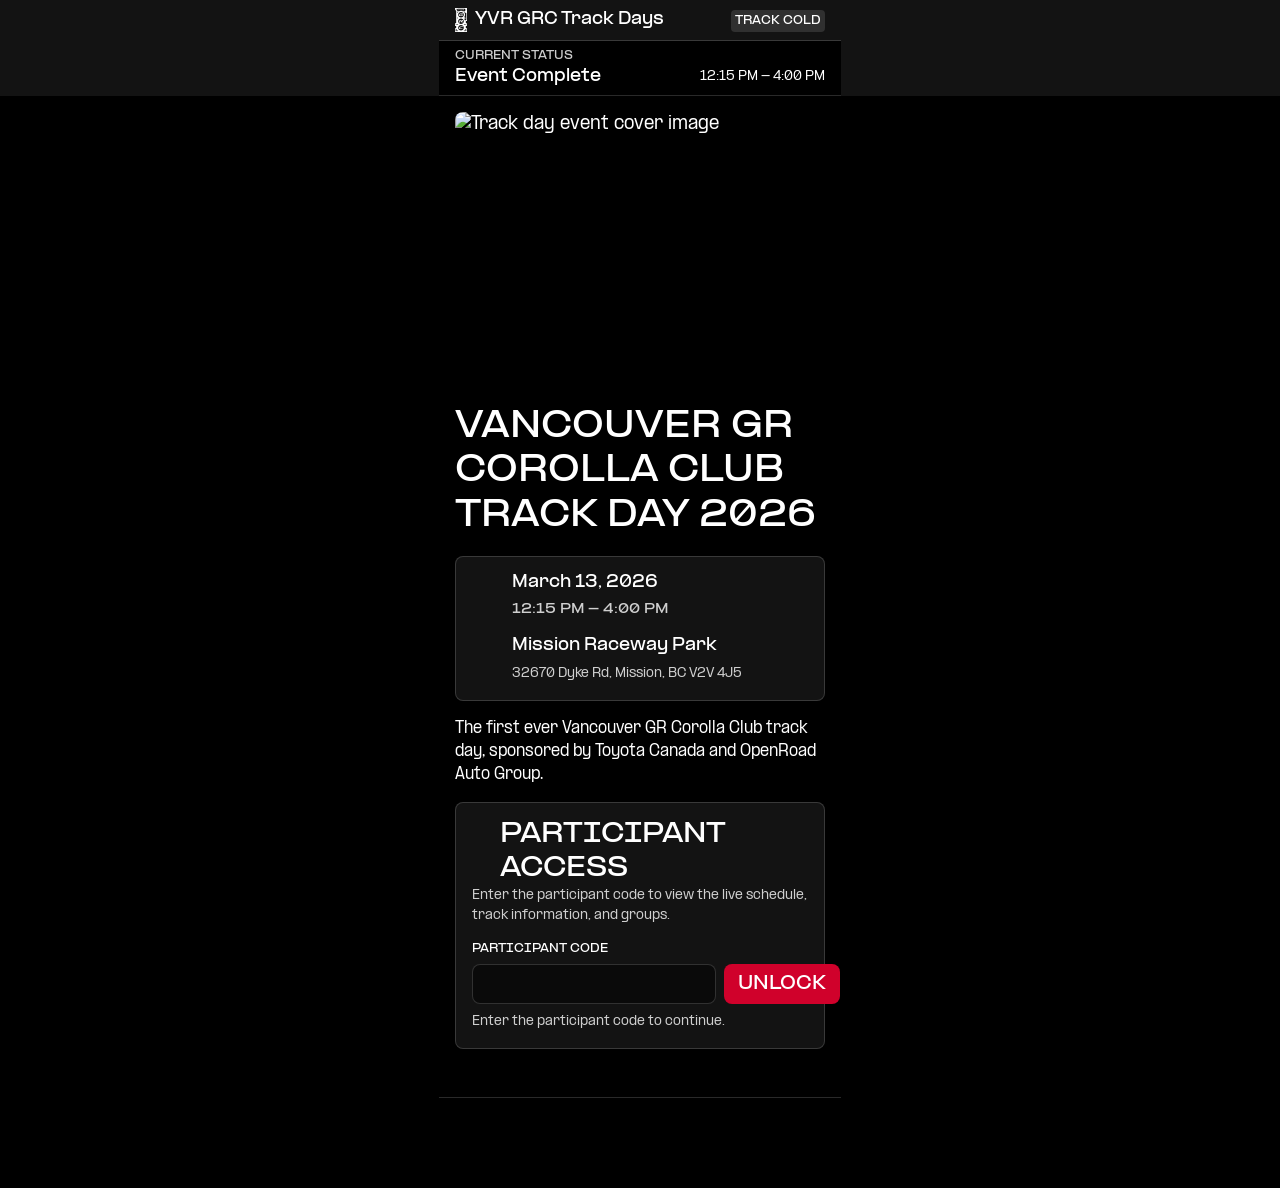
==== commit c821a4ff: "added faq" ====
--- a/index.html
+++ b/index.html
@@ -45,19 +45,11 @@
                     >
                     <a href="#schedule"
                         ><i data-lucide="clock-3" aria-hidden="true"></i
-                        ><span>Schedule</span></a
-                    >
-                    <a href="#groups"
-                        ><i data-lucide="users" aria-hidden="true"></i
-                        ><span>Groups</span></a
+                        ><span>Track Day</span></a
                     >
                     <a href="#bring"
                         ><i data-lucide="backpack" aria-hidden="true"></i
-                        ><span>Bring</span></a
-                    >
-                    <a href="#people"
-                        ><i data-lucide="badge-info" aria-hidden="true"></i
-                        ><span>Volunteers</span></a
+                        ><span>Important</span></a
                     >
                 </nav>
             </div>
@@ -78,12 +70,12 @@
                                     aria-hidden="true"
                                 ></i>
                                 <div class="detail-copy">
-                                    <p id="event-date" class="detail-title">
+                                    <h4 id="event-date" class="detail-title">
                                         [Date]
-                                    </p>
-                                    <p id="event-time" class="detail-subtext">
+                                    </h4>
+                                    <h4 id="event-time" class="detail-subtext">
                                         [Time]
-                                    </p>
+                                    </h4>
                                 </div>
                             </div>
                             <a
@@ -93,10 +85,7 @@
                                 target="_blank"
                                 rel="noreferrer"
                             >
-                                <i
-                                    data-lucide="map-pin"
-                                    aria-hidden="true"
-                                ></i>
+                                <i data-lucide="map-pin" aria-hidden="true"></i>
                                 <div class="detail-copy">
                                     <div class="detail-title-row">
                                         <p
@@ -167,61 +156,87 @@
 
             <div id="participant-content" class="participant-content" hidden>
                 <section id="track-info" class="section">
-                    <div class="section-heading">
-                        <h2>Track Info</h2>
-                    </div>
-                    <div class="track-info-card">
-                        <div
-                            class="map-panel"
-                            id="map-image-placeholder"
-                            aria-label="Track map placeholder"
-                        >
-                            <p>[Track layout image placeholder]</p>
-                        </div>
-                        <div class="arrival-panel">
-                            <h3>Arrival Instructions</h3>
-                            <p id="arrival-instructions">
-                                [Arrival instructions]
-                            </p>
+                    <div class="section-stack">
+                        <p class="section-kicker">Track Info</p>
+                        <div>
+                            <div class="section-heading">
+                                <h2 id="track-info-title">
+                                    [Track info title]
+                                </h2>
+                            </div>
+                            <div class="track-info-tabs">
+                                <div
+                                    id="track-info-tablist"
+                                    class="track-info-tablist"
+                                    role="tablist"
+                                    aria-label="Track information sections"
+                                ></div>
+                                <div
+                                    id="track-info-panels"
+                                    class="track-info-panels"
+                                ></div>
+                            </div>
                         </div>
                     </div>
                 </section>
 
                 <section id="schedule" class="section">
-                    <div class="section-heading">
-                        <h2>Schedule</h2>
-                    </div>
-                    <div id="schedule-body" class="schedule-list"></div>
-                </section>
-
-                <section id="groups" class="section">
-                    <div class="section-heading">
-                        <h2>Driver Groups</h2>
-                    </div>
-                    <div id="group-list" class="group-grid"></div>
+                    <div class="section-stack">
+                        <p class="section-kicker">Track Day</p>
+                        <div>
+                            <div class="section-heading">
+                                <h2>Schedule</h2>
+                            </div>
+                            <div id="schedule-body" class="schedule-list"></div>
+                        </div>
+                        <div>
+                            <div id="groups">
+                                <div class="section-heading">
+                                    <h2>Driver Groups</h2>
+                                </div>
+                                <div id="group-list" class="group-grid"></div>
+                            </div>
+                        </div>
+                    </div>
                 </section>
 
                 <section id="bring" class="section">
-                    <div class="section-heading">
-                        <h2>What to Bring</h2>
-                    </div>
-                    <div class="bring-grid">
-                        <article class="list-card">
-                            <p class="list-kicker">Required</p>
-                            <ul id="required-items" class="checklist"></ul>
-                        </article>
-                        <article class="list-card">
-                            <p class="list-kicker">Recommended</p>
-                            <ul id="recommended-items" class="checklist"></ul>
-                        </article>
-                    </div>
-                </section>
-
-                <section id="people" class="section">
-                    <div class="section-heading">
-                        <h2>Volunteers</h2>
-                    </div>
-                    <div id="people-list" class="volunteer-list"></div>
+                    <div class="section-stack">
+                        <p class="section-kicker">Important</p>
+                        <div>
+                            <div class="section-heading">
+                                <h2>What to Bring</h2>
+                            </div>
+                            <div class="bring-grid">
+                                <article class="list-card">
+                                    <h4 class="list-kicker">Required</h4>
+                                    <ul
+                                        id="required-items"
+                                        class="checklist"
+                                    ></ul>
+                                </article>
+                                <article class="list-card">
+                                    <h4 class="list-kicker">Recommended</h4>
+                                    <ul
+                                        id="recommended-items"
+                                        class="checklist"
+                                    ></ul>
+                                </article>
+                            </div>
+                        </div>
+                        <div>
+                            <div class="section-heading">
+                                <h2>FAQ + Tips</h2>
+                            </div>
+                            <div id="faq-list" class="faq-list faq-panel"></div>
+                        </div>
+                        <div id="people">
+                            <div class="section-heading">
+                                <h2>Volunteers</h2>
+                            </div>
+                            <div id="people-list" class="volunteer-list"></div>
+                        </div>
+                    </div>
                 </section>
             </div>
         </main>
--- a/styles.css
+++ b/styles.css
@@ -25,11 +25,30 @@
   --panel-black: #000000;
   --text: #ffffff;
   --muted: rgba(255, 255, 255, 0.8);
+  --muted-strong: rgba(255, 255, 255, 0.55);
+  --surface-strong: rgba(255, 255, 255, 0.12);
+  --surface-overlay: rgba(0, 0, 0, 0.92);
+  --surface-checked: rgba(255, 255, 255, 0.14);
   --line: rgba(255, 255, 255, 0.16);
   --accent: #d0012b;
-  --group-a: #a4cd2f;
-  --group-b: #00abf0;
-  --group-c: #f57f04;
+  --accent-strong: #ff2d55;
+  --input-bg: #0a0a0a;
+  --success: #b7ee78;
+  --danger: #ff8b9b;
+  --positive: #00d432;
+  --inverse-text: #000000;
+  --inverse-surface: #ffffff;
+  --type-h1-size: 32px;
+  --type-h2-size: 24px;
+  --type-h3-size: 16px;
+  --type-h4-size: 14px;
+  --type-body-size: 14px;
+  --type-meta-size: 12px;
+  --type-overline-size: 10px;
+  --type-heading-line-height: 1.4;
+  --type-body-line-height: 1.65;
+  --type-meta-line-height: 1.65;
+  --type-overline-line-height: 1.4;
   --top-chrome-height: 116px;
   --section-nav-offset: 0px;
   --bottom-nav-height: 58px;
@@ -51,7 +70,7 @@
   font-family: "PP Formula Medium", -apple-system, BlinkMacSystemFont, "Segoe UI", sans-serif;
   color: var(--text);
   background: var(--panel-black);
-  line-height: 1.6;
+  line-height: var(--type-body-line-height);
   text-rendering: optimizeLegibility;
 }
 
@@ -107,8 +126,8 @@
   gap: 8px;
   min-width: 0;
   font-family: "PP Formula Extended", "PP Formula Medium", sans-serif;
-  font-size: 14px;
-  line-height: 120%;
+  font-size: var(--type-body-size);
+  line-height: var(--type-body-line-height);
 }
 
 .brand-logo {
@@ -128,21 +147,21 @@
   padding: 4px;
   border-radius: 4px;
   font-family: "PP Formula Extended", "PP Formula Medium", sans-serif;
-  font-size: 10px;
-  line-height: 120%;
+  font-size: var(--type-overline-size);
+  line-height: var(--type-overline-line-height);
   text-transform: uppercase;
   white-space: nowrap;
 }
 
 .status-pill[data-state="hot"] {
   background: var(--accent);
-  color: #ffffff;
+  color: var(--text);
 }
 
 .status-pill[data-state="cold"],
 .status-pill[data-state="upcoming"] {
-  background: rgba(255, 255, 255, 0.12);
-  color: #ffffff;
+  background: var(--surface-strong);
+  color: var(--text);
 }
 
 .status-strip {
@@ -153,14 +172,13 @@
   background: var(--panel-black);
 }
 
+.section-kicker,
 .status-kicker,
-.list-kicker,
-.volunteer-role,
 .group-summary-level {
   margin: 0;
   font-family: "PP Formula Extended", "PP Formula Medium", sans-serif;
-  font-size: 10px;
-  line-height: 120%;
+  font-size: var(--type-overline-size);
+  line-height: var(--type-overline-line-height);
   text-transform: uppercase;
 }
 
@@ -178,15 +196,15 @@
 
 .status-primary {
   margin: 0;
-  font-size: 17px;
-  line-height: 120%;
+  font-size: var(--type-h3-size);
+  line-height: var(--type-heading-line-height);
   font-family: "PP Formula Extended", "PP Formula Medium", sans-serif;
 }
 
 .status-secondary {
   margin: 0;
-  font-size: 12px;
-  line-height: 1.6;
+  font-size: var(--type-meta-size);
+  line-height: var(--type-meta-line-height);
   text-align: right;
 }
 
@@ -203,7 +221,7 @@
   transform: translateX(-50%);
   border: 1px solid var(--line);
   border-radius: 12px;
-  background: rgba(0, 0, 0, 0.92);
+  background: var(--surface-overlay);
   backdrop-filter: blur(18px);
   scrollbar-width: none;
 }
@@ -224,17 +242,18 @@
   padding: 0 10px;
   border: 1px solid transparent;
   border-radius: 8px;
-  color: rgba(255, 255, 255, 0.55);
+  color: var(--muted-strong);
   text-decoration: none;
   font-family: "PP Formula Extended", "PP Formula Medium", sans-serif;
-  font-size: 10px;
+  font-size: var(--type-overline-size);
+  line-height: var(--type-overline-line-height);
   text-transform: uppercase;
   white-space: nowrap;
 }
 
 .section-nav a.is-active {
   background: var(--accent);
-  color: #ffffff;
+  color: var(--text);
 }
 
 .section-nav [data-lucide] {
@@ -244,7 +263,7 @@
 }
 
 main.page-shell {
-  padding-top: calc(var(--top-chrome-height));
+  padding-top: var(--top-chrome-height);
   padding-bottom: calc(var(--bottom-nav-height) + 32px + env(safe-area-inset-bottom, 0px));
 }
 
@@ -278,29 +297,47 @@
 
 h1,
 h2,
+h3,
+h4 {
+  margin: 0;
+  color: var(--text);
+}
+
+h1 {
+  font-family: "PP Formula Extended", "PP Formula Medium", sans-serif;
+  font-size: var(--type-h1-size);
+  line-height: var(--type-heading-line-height);
+  text-transform: uppercase;
+}
+
+h2 {
+  font-family: "PP Formula Extended", "PP Formula Medium", sans-serif;
+  font-size: var(--type-h2-size);
+  line-height: var(--type-heading-line-height);
+  text-transform: uppercase;
+}
+
 h3 {
-  margin: 0;
-  color: var(--text);
-}
-
-h1 {
-  font-family: "PP Formula Extended", "PP Formula Medium", sans-serif;
-  font-size: 32px;
-  line-height: 1.2;
-  text-transform: uppercase;
-}
-
-h2 {
-  font-family: "PP Formula Extended", "PP Formula Medium", sans-serif;
-  font-size: 24px;
-  line-height: 120%;
-  text-transform: uppercase;
-}
-
-h3 {
-  font-family: "PP Formula Extended", "PP Formula Medium", sans-serif;
-  font-size: 14px;
-  line-height: 120%;
+  font-family: "PP Formula Extended", "PP Formula Medium", sans-serif;
+  font-size: var(--type-h3-size);
+  line-height: var(--type-heading-line-height);
+  text-transform: uppercase;
+}
+
+h4,
+.detail-title,
+.schedule-title,
+.schedule-marker-title,
+.status-primary,
+.track-info-callout-question {
+  font-family: "PP Formula Extended", "PP Formula Medium", sans-serif;
+  font-size: var(--type-h4-size);
+  line-height: var(--type-heading-line-height);
+}
+
+p:not([class]) {
+  font-size: var(--type-body-size);
+  line-height: var(--type-body-line-height);
 }
 
 .overview-details {
@@ -338,9 +375,6 @@
 
 .detail-title {
   margin: 0;
-  font-family: "PP Formula Extended", "PP Formula Medium", sans-serif;
-  font-size: 14px;
-  line-height: 120%;
 }
 
 .detail-title-row [data-lucide] {
@@ -350,19 +384,24 @@
 
 .detail-subtext {
   margin: 0;
-  font-size: 12px;
-  line-height: 1.6;
-}
-
-.summary-text,
-.arrival-panel p {
-  margin: 0;
-  font-size: 16px;
-  line-height: 1.6;
+  font-size: var(--type-meta-size);
+  line-height: var(--type-meta-line-height);
+  color: var(--muted);
+}
+
+.summary-text {
+  margin: 0;
+  font-size: var(--type-body-size);
+  line-height: var(--type-body-line-height);
 }
 
 .section-heading {
   margin-bottom: 16px;
+}
+
+.section-stack {
+  display: grid;
+  gap: 48px;
 }
 
 .participant-access {
@@ -381,7 +420,6 @@
   display: flex;
   gap: 8px;
   align-items: center;
-  font-size: 16px;
 }
 
 .participant-access-heading h2 [data-lucide] {
@@ -391,8 +429,6 @@
 
 .participant-access-heading p {
   margin: 8px 0 0;
-  font-size: 12px;
-  line-height: 1.6;
   color: var(--muted);
 }
 
@@ -403,7 +439,8 @@
 
 .access-label {
   font-family: "PP Formula Extended", "PP Formula Medium", sans-serif;
-  font-size: 10px;
+  font-size: var(--type-overline-size);
+  line-height: var(--type-overline-line-height);
   text-transform: uppercase;
 }
 
@@ -423,15 +460,15 @@
   flex: 1 1 auto;
   padding: 0 12px;
   border: 1px solid var(--line);
-  color: #ffffff;
-  background: #0a0a0a;
+  color: var(--text);
+  background: var(--input-bg);
 }
 
 .access-button {
   padding: 0 14px;
   border: 0;
   background: var(--accent);
-  color: #ffffff;
+  color: var(--text);
   font-family: "PP Formula Extended", "PP Formula Medium", sans-serif;
   text-transform: uppercase;
   cursor: pointer;
@@ -440,51 +477,306 @@
 .access-message {
   min-height: 16px;
   margin: 0;
-  font-size: 12px;
-  line-height: 1.6;
   color: var(--muted);
 }
 
 .access-message.is-error {
-  color: #ff8b9b;
+  color: var(--danger);
 }
 
 .access-message.is-success {
-  color: #b7ee78;
-}
-
-.participant-content {
-  display: block;
+  color: var(--success);
 }
 
 .participant-content[hidden] {
   display: none;
 }
 
-.track-info-card,
+.track-info-tabs,
+.track-info-panels,
 .bring-grid,
 .group-grid {
   display: grid;
+}
+
+.track-info-tablist {
+  display: flex;
+  gap: 8px;
+  overflow-x: auto;
+  scrollbar-width: none;
+  margin-bottom: 24px;
+}
+
+.track-info-tablist::-webkit-scrollbar {
+  display: none;
+}
+
+.track-info-tab {
+  flex: 0 0 auto;
+  padding: 16px 16px;
+  border: 1px solid var(--line);
+  border-radius: 4px;
+  background: transparent;
+  color: var(--muted);
+  font-family: "PP Formula Extended", "PP Formula Medium", sans-serif;
+  font-size: var(--type-meta-size);
+  line-height: var(--type-meta-line-height);
+  text-transform: uppercase;
+  white-space: nowrap;
+  cursor: pointer;
+}
+
+.track-info-tab[aria-selected="true"] {
+  border-color: var(--accent);
+  background: var(--accent);
+  color: var(--text);
+}
+
+.track-info-panel[hidden] {
+  display: none;
+}
+
+.track-info-panel {
+  display: grid;
+  gap: 32px;
+}
+
+.track-info-group {
+  display: grid;
   gap: 16px;
 }
 
-.map-panel {
-  min-height: 160px;
+.track-info-header,
+.track-info-body,
+.track-video-section,
+.track-video-header {
+  display: grid;
+  gap: 8px;
+}
+
+.track-info-body {
+  gap: 16px;
+}
+
+.track-info-visual {
+  display: block;
+  border-radius: 8px;
+  overflow: hidden;
+  text-decoration: none;
+}
+
+.track-info-visual-frame {
+  min-height: 118px;
   display: grid;
   place-items: center;
-  border-radius: 8px;
-  background: #ffffff;
-  color: #5d5d5d;
-}
-
-.map-panel p {
-  margin: 0;
-  font-size: 14px;
-}
-
-.arrival-panel {
-  display: grid;
-  gap: 8px;
+  background: var(--inverse-surface);
+  border-radius: 8px;
+}
+
+.track-info-visual-frame img {
+  width: 100%;
+  display: block;
+}
+
+.track-media-link,
+.track-media-placeholder {
+  display: grid;
+  gap: 8px;
+}
+
+.track-media-preview {
+  min-height: 118px;
+  display: grid;
+  place-items: center;
+  padding: 0;
+  background: var(--inverse-surface);
+  text-align: center;
+}
+
+.track-media-preview-image {
+  width: 100%;
+  height: 100%;
+  display: block;
+  object-fit: cover;
+}
+
+.track-info-heading,
+.track-video-title,
+.track-video-heading,
+.track-flag-name {
+  font-family: "PP Formula Extended", "PP Formula Medium", sans-serif;
+}
+
+.track-info-heading,
+.track-video-title,
+.track-info-callout-title {
+  margin: 0;
+  color: var(--text);
+  text-transform: uppercase;
+}
+
+.track-info-heading,
+.track-video-title,
+.track-info-callout-title,
+.track-info-callout-question {
+  line-height: var(--type-heading-line-height);
+}
+
+.track-info-lead,
+.track-video-intro,
+.track-info-callout-answer {
+  font-size: var(--type-body-size);
+  line-height: var(--type-body-line-height);
+  color: var(--text);
+  margin: 0;
+}
+
+.track-media-meta,
+.track-video-caption,
+.track-flag-description,
+.schedule-description,
+.status-secondary,
+.participant-access-heading p,
+.access-message {
+  font-size: var(--type-meta-size);
+  line-height: var(--type-meta-line-height);
+  margin: 0;
+}
+
+.track-info-panel ul {
+  margin: 0;
+}
+
+.track-video-list,
+.track-flags-list {
+  display: grid;
+  gap: 16px;
+}
+
+.track-info-feature-card {
+  display: grid;
+  gap: 8px;
+  justify-items: center;
+  padding: 8px 16px;
+  border: 1px solid var(--line);
+  border-radius: 8px;
+  background: var(--bg);
+  text-align: center;
+}
+
+.track-info-feature-eyebrow {
+  margin: 0;
+  font-family: "PP Formula Extended", "PP Formula Medium", sans-serif;
+  font-size: var(--type-overline-size);
+  line-height: var(--type-overline-line-height);
+  color: var(--text);
+  text-transform: uppercase;
+}
+
+.track-info-feature-value {
+  margin: 0;
+  font-family: "PP Formula Extended", "PP Formula Medium", sans-serif;
+  font-size: var(--type-h2-size);
+  line-height: var(--type-heading-line-height);
+  color: var(--text);
+}
+
+.track-info-callout {
+  display: grid;
+  gap: 16px;
+  padding: 16px;
+  border: 1px solid var(--accent-strong);
+  border-radius: 16px;
+  background: var(--panel);
+}
+
+.track-info-callout-items {
+  display: grid;
+  gap: 16px;
+}
+
+.track-info-callout-item {
+  display: grid;
+  gap: 4px;
+}
+
+.track-info-callout-question {
+  margin: 0;
+  color: var(--text);
+}
+
+.track-video-card {
+  display: grid;
+  gap: 8px;
+}
+
+.track-video-list {
+  margin-top: 8px;
+}
+
+.track-video-heading {
+  margin: 0;
+  font-size: var(--type-overline-size);
+  line-height: var(--type-overline-line-height);
+  text-transform: uppercase;
+}
+
+.track-video-embed {
+  width: 100%;
+  aspect-ratio: 16 / 9;
+  border: 0;
+  border-radius: 8px;
+  background: var(--input-bg);
+}
+
+.track-video-placeholder {
+  display: grid;
+  place-items: center;
+  min-height: 180px;
+  border: 1px solid var(--line);
+  border-radius: 2px;
+  background: var(--inverse-surface);
+  color: var(--inverse-text);
+  text-align: center;
+  font-family: "PP Formula Extended", "PP Formula Medium", sans-serif;
+  font-size: var(--type-overline-size);
+  line-height: var(--type-overline-line-height);
+  text-transform: uppercase;
+}
+
+.track-flags-list {
+  padding: 10px 12px;
+  border: 1px solid var(--line);
+  border-radius: 2px;
+  background: var(--panel-black);
+}
+
+.track-flag-card {
+  display: grid;
+  grid-template-columns: 18px minmax(0, 1fr);
+  gap: 8px;
+  align-items: start;
+  padding: 4px 0;
+}
+
+.track-flag-image {
+  width: 18px;
+  height: 18px;
+  display: block;
+  object-fit: contain;
+}
+
+.track-flag-copy {
+  display: grid;
+  gap: 2px;
+}
+
+.track-flag-name {
+  margin: 0;
+  color: var(--text);
+  font-size: var(--type-overline-size);
+  line-height: var(--type-overline-line-height);
+  text-transform: uppercase;
 }
 
 .schedule-list {
@@ -509,8 +801,8 @@
   margin: 0;
   align-self: center;
   font-family: "PP Formula Extended", "PP Formula Medium", sans-serif;
-  font-size: 10px;
-  line-height: 120%;
+  font-size: var(--type-overline-size);
+  line-height: var(--type-overline-line-height);
   white-space: nowrap;
   font-variant-numeric: tabular-nums;
   font-feature-settings: "lnum" 1, "tnum" 1;
@@ -539,54 +831,24 @@
 
 .schedule-title {
   margin: 0;
-  font-family: "PP Formula Extended", "PP Formula Medium", sans-serif;
-  font-size: 14px;
-  line-height: 120%;
-  color: #ffffff;
+  color: var(--text);
   min-width: 0;
 }
 
 .schedule-description {
-  margin: 0;
-  font-size: 12px;
-  line-height: 1.6;
   color: var(--muted);
 }
 
-.schedule-item[data-group="a"] .schedule-divider {
-  background: var(--group-a);
-}
-
-.schedule-item[data-group="b"] .schedule-divider {
-  background: var(--group-b);
-}
-
-.schedule-item[data-group="c"] .schedule-divider {
-  background: var(--group-c);
-}
-
-.schedule-item[data-group="a"] .schedule-title {
-  color: var(--group-a);
-}
-
-.schedule-item[data-group="b"] .schedule-title {
-  color: var(--group-b);
-}
-
-.schedule-item[data-group="c"] .schedule-title {
-  color: var(--group-c);
-}
-
-.schedule-item[data-current="true"][data-group="a"] {
-  background: rgba(164, 205, 47, 0.1);
-}
-
-.schedule-item[data-current="true"][data-group="b"] {
-  background: rgba(0, 171, 240, 0.1);
-}
-
-.schedule-item[data-current="true"][data-group="c"] {
-  background: rgba(245, 127, 4, 0.1);
+.schedule-item[data-group] .schedule-divider {
+  background: var(--group-color, var(--line));
+}
+
+.schedule-item[data-group] .schedule-title {
+  color: var(--group-color, var(--text));
+}
+
+.schedule-item[data-current="true"][data-group] {
+  background: var(--group-color-soft, transparent);
 }
 
 .schedule-now-badge {
@@ -597,11 +859,11 @@
   min-height: 22px;
   padding: 4px;
   border-radius: 4px;
-  background: #00d432;
-  color: #000000;
-  font-family: "PP Formula Extended", "PP Formula Medium", sans-serif;
-  font-size: 10px;
-  line-height: 120%;
+  background: var(--positive);
+  color: var(--inverse-text);
+  font-family: "PP Formula Extended", "PP Formula Medium", sans-serif;
+  font-size: var(--type-overline-size);
+  line-height: var(--type-overline-line-height);
   text-transform: uppercase;
 }
 
@@ -614,8 +876,8 @@
   gap: 8px;
   justify-items: center;
   padding: 8px;
-  border-top: 1px solid #ffffff;
-  border-bottom: 1px solid #ffffff;
+  border-top: 1px solid var(--text);
+  border-bottom: 1px solid var(--text);
 }
 
 .schedule-marker[data-state="hot"] {
@@ -625,9 +887,6 @@
 
 .schedule-marker-title {
   margin: 0;
-  font-family: "PP Formula Extended", "PP Formula Medium", sans-serif;
-  font-size: 14px;
-  line-height: 120%;
 }
 
 .schedule-marker[data-state="hot"] .schedule-marker-title {
@@ -650,7 +909,7 @@
   justify-content: space-between;
   padding: 8px 16px;
   background: var(--group-color);
-  color: #000000;
+  color: var(--inverse-text);
   list-style: none;
   cursor: pointer;
 }
@@ -659,10 +918,6 @@
   display: none;
 }
 
-.group-summary-copy {
-  display: grid;
-}
-
 .group-summary-title {
   display: flex;
   gap: 4px;
@@ -671,14 +926,14 @@
 }
 
 .group-summary-label {
-  font-size: 14px;
-  line-height: 1.2;
+  font-size: var(--type-body-size);
+  line-height: var(--type-body-line-height);
   text-transform: uppercase;
 }
 
 .group-summary-letter {
-  font-size: 24px;
-  line-height: 1.2;
+  font-size: var(--type-h2-size);
+  line-height: var(--type-heading-line-height);
   text-transform: uppercase;
 }
 
@@ -704,8 +959,8 @@
 .plain-list li {
   padding-bottom: 8px;
   border-bottom: 1px solid var(--line);
-  font-size: 14px;
-  line-height: 1.6;
+  font-size: var(--type-body-size);
+  line-height: var(--type-body-line-height);
 }
 
 .plain-list li:last-child {
@@ -717,7 +972,7 @@
   padding: 16px;
   border: 1px solid var(--line);
   border-radius: 8px;
-  background: #000000;
+  background: var(--bg);
   gap: 24px;
 }
 
@@ -727,7 +982,7 @@
 }
 
 .list-kicker {
-  color: #ffffff;
+  color: var(--text);
 }
 
 .checklist {
@@ -751,13 +1006,13 @@
   height: 24px;
   appearance: none;
   position: relative;
-  border: 1px solid #ffffff;
+  border: 1px solid var(--text);
   border-radius: 4px;
   background: transparent;
 }
 
 .checklist-checkbox:checked {
-  background: rgba(255, 255, 255, 0.14);
+  background: var(--surface-checked);
 }
 
 .checklist-checkbox:checked::after {
@@ -767,20 +1022,70 @@
   top: 2px;
   width: 6px;
   height: 12px;
-  border-right: 2px solid #ffffff;
-  border-bottom: 2px solid #ffffff;
+  border-right: 2px solid var(--text);
+  border-bottom: 2px solid var(--text);
   transform: rotate(45deg);
 }
 
 .checklist span,
 .volunteer-names span {
-  font-size: 14px;
-  line-height: 1.6;
+  font-size: var(--type-body-size);
+  line-height: var(--type-body-line-height);
+}
+
+.faq-list {
+  display: grid;
+  gap: 8px;
+}
+
+.faq-panel {
+  padding: 0 16px;
+  border: 1px solid var(--line);
+  border-radius: 8px;
+  background: var(--bg);
+}
+
+.faq-item {
+  border-bottom: 1px solid var(--line);
+}
+
+.faq-item:first-child {
+  border-top: 1px solid var(--line);
+}
+
+.faq-summary {
+  display: flex;
+  align-items: center;
+  justify-content: space-between;
+  gap: 16px;
+  padding: 14px 0;
+  list-style: none;
+  cursor: pointer;
+}
+
+.faq-summary::-webkit-details-marker {
+  display: none;
+}
+
+.faq-summary h3 {
+  margin: 0;
+}
+
+.faq-answer {
+  margin: 0;
+  padding: 0 32px 16px 0;
+  font-size: var(--type-body-size);
+  line-height: var(--type-body-line-height);
+  color: var(--muted);
+}
+
+.faq-item[open] .group-toggle {
+  transform: rotate(180deg);
 }
 
 .volunteer-list {
   display: grid;
-  gap: 24px;
+  gap: 16px;
   padding: 16px;
   border: 1px solid var(--line);
   border-radius: 8px;
@@ -802,11 +1107,6 @@
 .volunteer-names {
   display: grid;
   gap: 8px;
-}
-
-.group-toggle-icon {
-  width: 24px;
-  height: 24px;
 }
 
 .person-name {
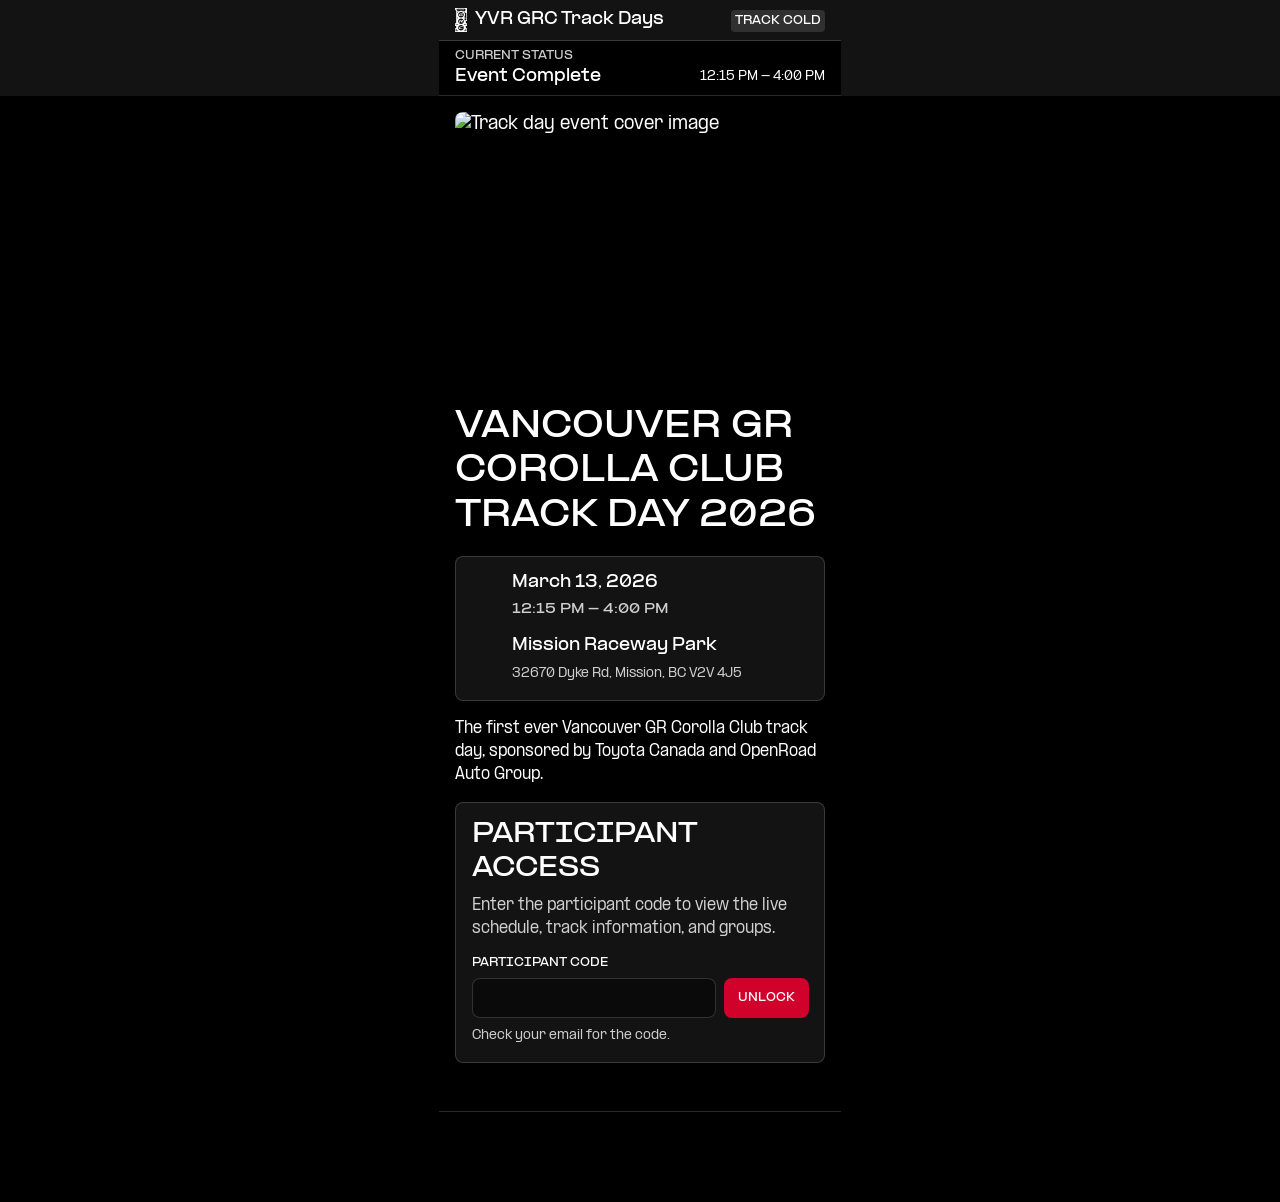
==== commit 072a2e72: "participant lockbox styling fixes" ====
--- a/index.html
+++ b/index.html
@@ -120,7 +120,6 @@
                 >
                     <div class="section-heading participant-access-heading">
                         <h2 id="participant-access-title">
-                            <i data-lucide="key-round" aria-hidden="true"></i>
                             <span>Participant Access</span>
                         </h2>
                         <p>
--- a/styles.css
+++ b/styles.css
@@ -413,18 +413,14 @@
 }
 
 .participant-access-heading {
+
   margin-bottom: 16px;
 }
 
 .participant-access-heading h2 {
   display: flex;
   gap: 8px;
-  align-items: center;
-}
-
-.participant-access-heading h2 [data-lucide] {
-  width: 20px;
-  height: 20px;
+  align-items: flex-start;
 }
 
 .participant-access-heading p {
@@ -470,6 +466,7 @@
   background: var(--accent);
   color: var(--text);
   font-family: "PP Formula Extended", "PP Formula Medium", sans-serif;
+  font-size: var(--type-overline-size);
   text-transform: uppercase;
   cursor: pointer;
 }
@@ -636,7 +633,6 @@
 .track-flag-description,
 .schedule-description,
 .status-secondary,
-.participant-access-heading p,
 .access-message {
   font-size: var(--type-meta-size);
   line-height: var(--type-meta-line-height);
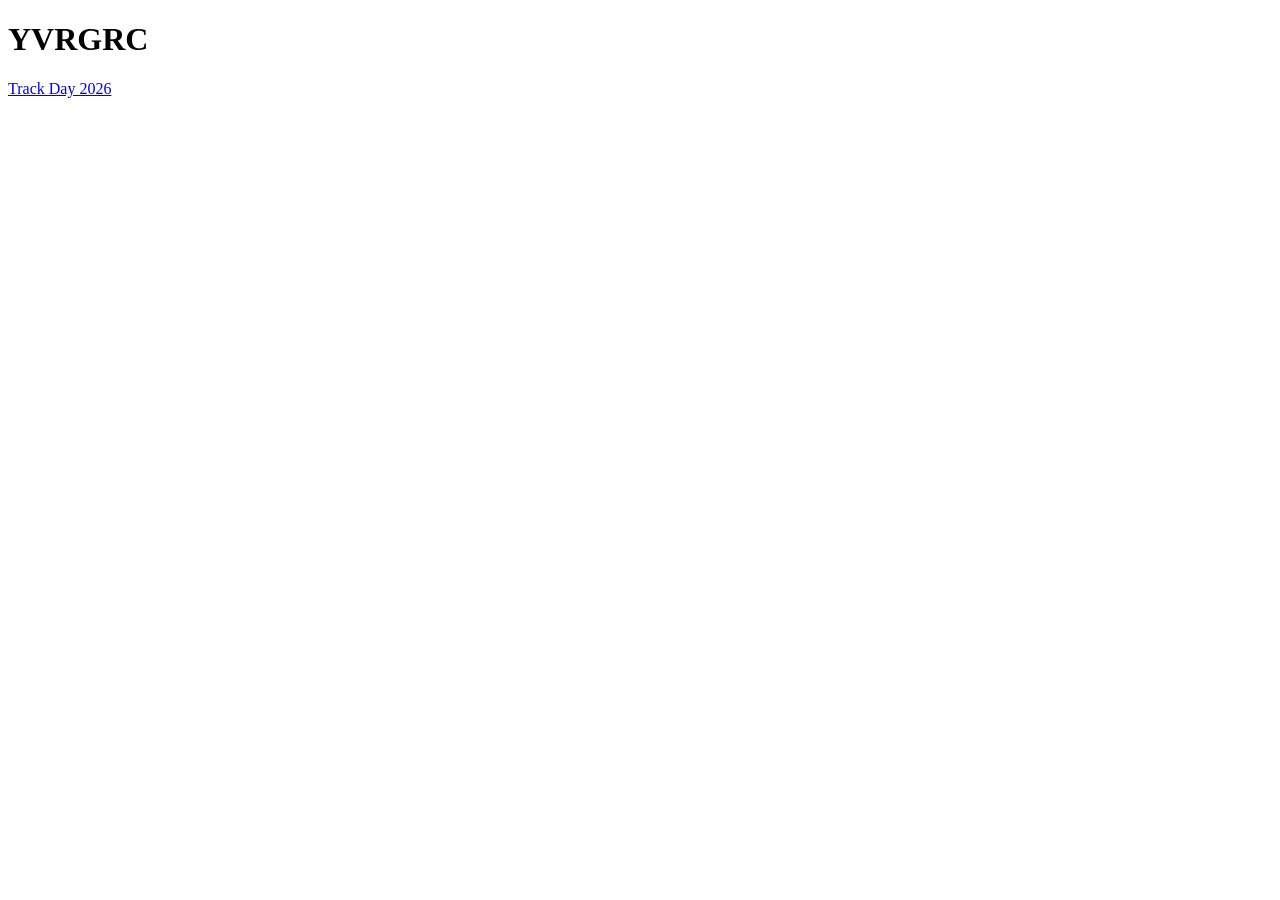
==== commit cd51dcfe: "moved files to subfolder" ====
--- a/index.html
+++ b/index.html
@@ -1,246 +1,14 @@
 <!doctype html>
 <html lang="en">
     <head>
-        <meta charset="UTF-8" />
+        <meta charset="utf-8" />
         <meta name="viewport" content="width=device-width, initial-scale=1.0" />
-        <title>Track Day Event Info Draft</title>
-        <link rel="stylesheet" href="styles.css" />
+        <title>YVRGRC</title>
     </head>
     <body>
-        <a class="skip-link" href="#main-content">Skip to content</a>
-
-        <header class="site-header">
-            <div class="page-shell app-shell">
-                <div class="app-bar">
-                    <div class="brand-mark">
-                        <img
-                            class="brand-logo"
-                            src="assets/branding/yvrgrc.svg"
-                            alt=""
-                            aria-hidden="true"
-                        />
-                        <span id="brand-title">[Brand]</span>
-                    </div>
-                    <p id="status-pill" class="status-pill">[Status]</p>
-                </div>
-                <div class="status-strip" aria-live="polite">
-                    <p class="status-kicker">Current Status</p>
-                    <div class="status-copy">
-                        <p id="status-primary" class="status-primary">
-                            [Status]
-                        </p>
-                        <p id="status-secondary" class="status-secondary">
-                            [Status detail]
-                        </p>
-                    </div>
-                </div>
-                <nav class="section-nav" aria-label="Section navigation" hidden>
-                    <a href="#overview"
-                        ><i data-lucide="flag" aria-hidden="true"></i
-                        ><span>Overview</span></a
-                    >
-                    <a href="#track-info"
-                        ><i data-lucide="map" aria-hidden="true"></i
-                        ><span>Track Info</span></a
-                    >
-                    <a href="#schedule"
-                        ><i data-lucide="clock-3" aria-hidden="true"></i
-                        ><span>Track Day</span></a
-                    >
-                    <a href="#bring"
-                        ><i data-lucide="backpack" aria-hidden="true"></i
-                        ><span>Important</span></a
-                    >
-                </nav>
-            </div>
-        </header>
-
-        <main id="main-content" class="page-shell">
-            <section id="overview" class="section hero-section">
-                <div class="hero-card">
-                    <div class="overview-media">
-                        <img id="overview-image" src="" alt="" />
-                    </div>
-                    <div class="hero-copy">
-                        <h1 id="event-title">[Event title]</h1>
-                        <div class="overview-details">
-                            <div class="detail-row">
-                                <i
-                                    data-lucide="calendar-days"
-                                    aria-hidden="true"
-                                ></i>
-                                <div class="detail-copy">
-                                    <h4 id="event-date" class="detail-title">
-                                        [Date]
-                                    </h4>
-                                    <h4 id="event-time" class="detail-subtext">
-                                        [Time]
-                                    </h4>
-                                </div>
-                            </div>
-                            <a
-                                id="event-location-link"
-                                class="detail-row detail-link"
-                                href="#"
-                                target="_blank"
-                                rel="noreferrer"
-                            >
-                                <i data-lucide="map-pin" aria-hidden="true"></i>
-                                <div class="detail-copy">
-                                    <div class="detail-title-row">
-                                        <p
-                                            id="event-location-name"
-                                            class="detail-title"
-                                        >
-                                            [Location name]
-                                        </p>
-                                        <i
-                                            data-lucide="arrow-up-right"
-                                            aria-hidden="true"
-                                        ></i>
-                                    </div>
-                                    <p
-                                        id="event-location-address"
-                                        class="detail-subtext"
-                                    >
-                                        [Address]
-                                    </p>
-                                </div>
-                            </a>
-                        </div>
-                        <p id="event-summary" class="summary-text">
-                            [Short summary]
-                        </p>
-                    </div>
-                </div>
-
-                <section
-                    class="participant-access"
-                    aria-labelledby="participant-access-title"
-                >
-                    <div class="section-heading participant-access-heading">
-                        <h2 id="participant-access-title">
-                            <span>Participant Access</span>
-                        </h2>
-                        <p>
-                            Enter the participant code to view the live
-                            schedule, track information, and groups.
-                        </p>
-                    </div>
-                    <form id="access-form" class="access-form">
-                        <label class="access-label" for="access-code">
-                            Participant code
-                        </label>
-                        <div class="access-controls">
-                            <input
-                                id="access-code"
-                                class="access-input"
-                                name="access-code"
-                                type="password"
-                                autocomplete="off"
-                                required
-                            />
-                            <button class="access-button" type="submit">
-                                Unlock
-                            </button>
-                        </div>
-                        <p
-                            id="access-message"
-                            class="access-message"
-                            aria-live="polite"
-                        ></p>
-                    </form>
-                </section>
-            </section>
-
-            <div id="participant-content" class="participant-content" hidden>
-                <section id="track-info" class="section">
-                    <div class="section-stack">
-                        <p class="section-kicker">Track Info</p>
-                        <div>
-                            <div class="section-heading">
-                                <h2 id="track-info-title">
-                                    [Track info title]
-                                </h2>
-                            </div>
-                            <div class="track-info-tabs">
-                                <div
-                                    id="track-info-tablist"
-                                    class="track-info-tablist"
-                                    role="tablist"
-                                    aria-label="Track information sections"
-                                ></div>
-                                <div
-                                    id="track-info-panels"
-                                    class="track-info-panels"
-                                ></div>
-                            </div>
-                        </div>
-                    </div>
-                </section>
-
-                <section id="schedule" class="section">
-                    <div class="section-stack">
-                        <p class="section-kicker">Track Day</p>
-                        <div>
-                            <div class="section-heading">
-                                <h2>Schedule</h2>
-                            </div>
-                            <div id="schedule-body" class="schedule-list"></div>
-                        </div>
-                        <div>
-                            <div id="groups">
-                                <div class="section-heading">
-                                    <h2>Driver Groups</h2>
-                                </div>
-                                <div id="group-list" class="group-grid"></div>
-                            </div>
-                        </div>
-                    </div>
-                </section>
-
-                <section id="bring" class="section">
-                    <div class="section-stack">
-                        <p class="section-kicker">Important</p>
-                        <div>
-                            <div class="section-heading">
-                                <h2>What to Bring</h2>
-                            </div>
-                            <div class="bring-grid">
-                                <article class="list-card">
-                                    <h4 class="list-kicker">Required</h4>
-                                    <ul
-                                        id="required-items"
-                                        class="checklist"
-                                    ></ul>
-                                </article>
-                                <article class="list-card">
-                                    <h4 class="list-kicker">Recommended</h4>
-                                    <ul
-                                        id="recommended-items"
-                                        class="checklist"
-                                    ></ul>
-                                </article>
-                            </div>
-                        </div>
-                        <div>
-                            <div class="section-heading">
-                                <h2>FAQ + Tips</h2>
-                            </div>
-                            <div id="faq-list" class="faq-list faq-panel"></div>
-                        </div>
-                        <div id="people">
-                            <div class="section-heading">
-                                <h2>Volunteers</h2>
-                            </div>
-                            <div id="people-list" class="volunteer-list"></div>
-                        </div>
-                    </div>
-                </section>
-            </div>
+        <main>
+            <h1>YVRGRC</h1>
+            <p><a href="/trackday2026/">Track Day 2026</a></p>
         </main>
-
-        <script src="https://unpkg.com/lucide@latest"></script>
-        <script src="script.js"></script>
     </body>
 </html>
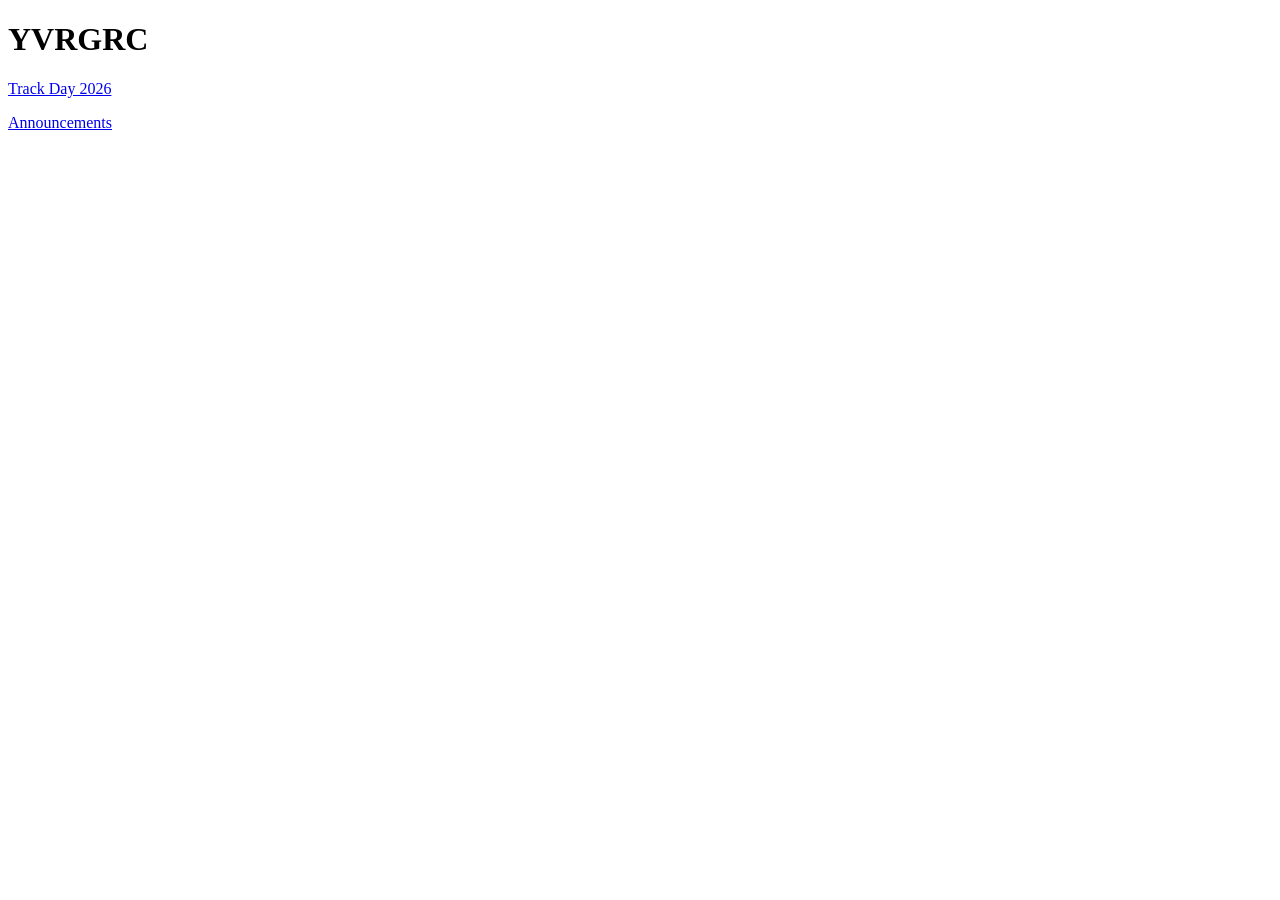
==== commit 92d6fd6a: "Merge announcements into yvrgrc.ca site" ====
--- a/index.html
+++ b/index.html
@@ -9,6 +9,7 @@
         <main>
             <h1>YVRGRC</h1>
             <p><a href="/trackday2026/">Track Day 2026</a></p>
+            <p><a href="/announcements/">Announcements</a></p>
         </main>
     </body>
 </html>
